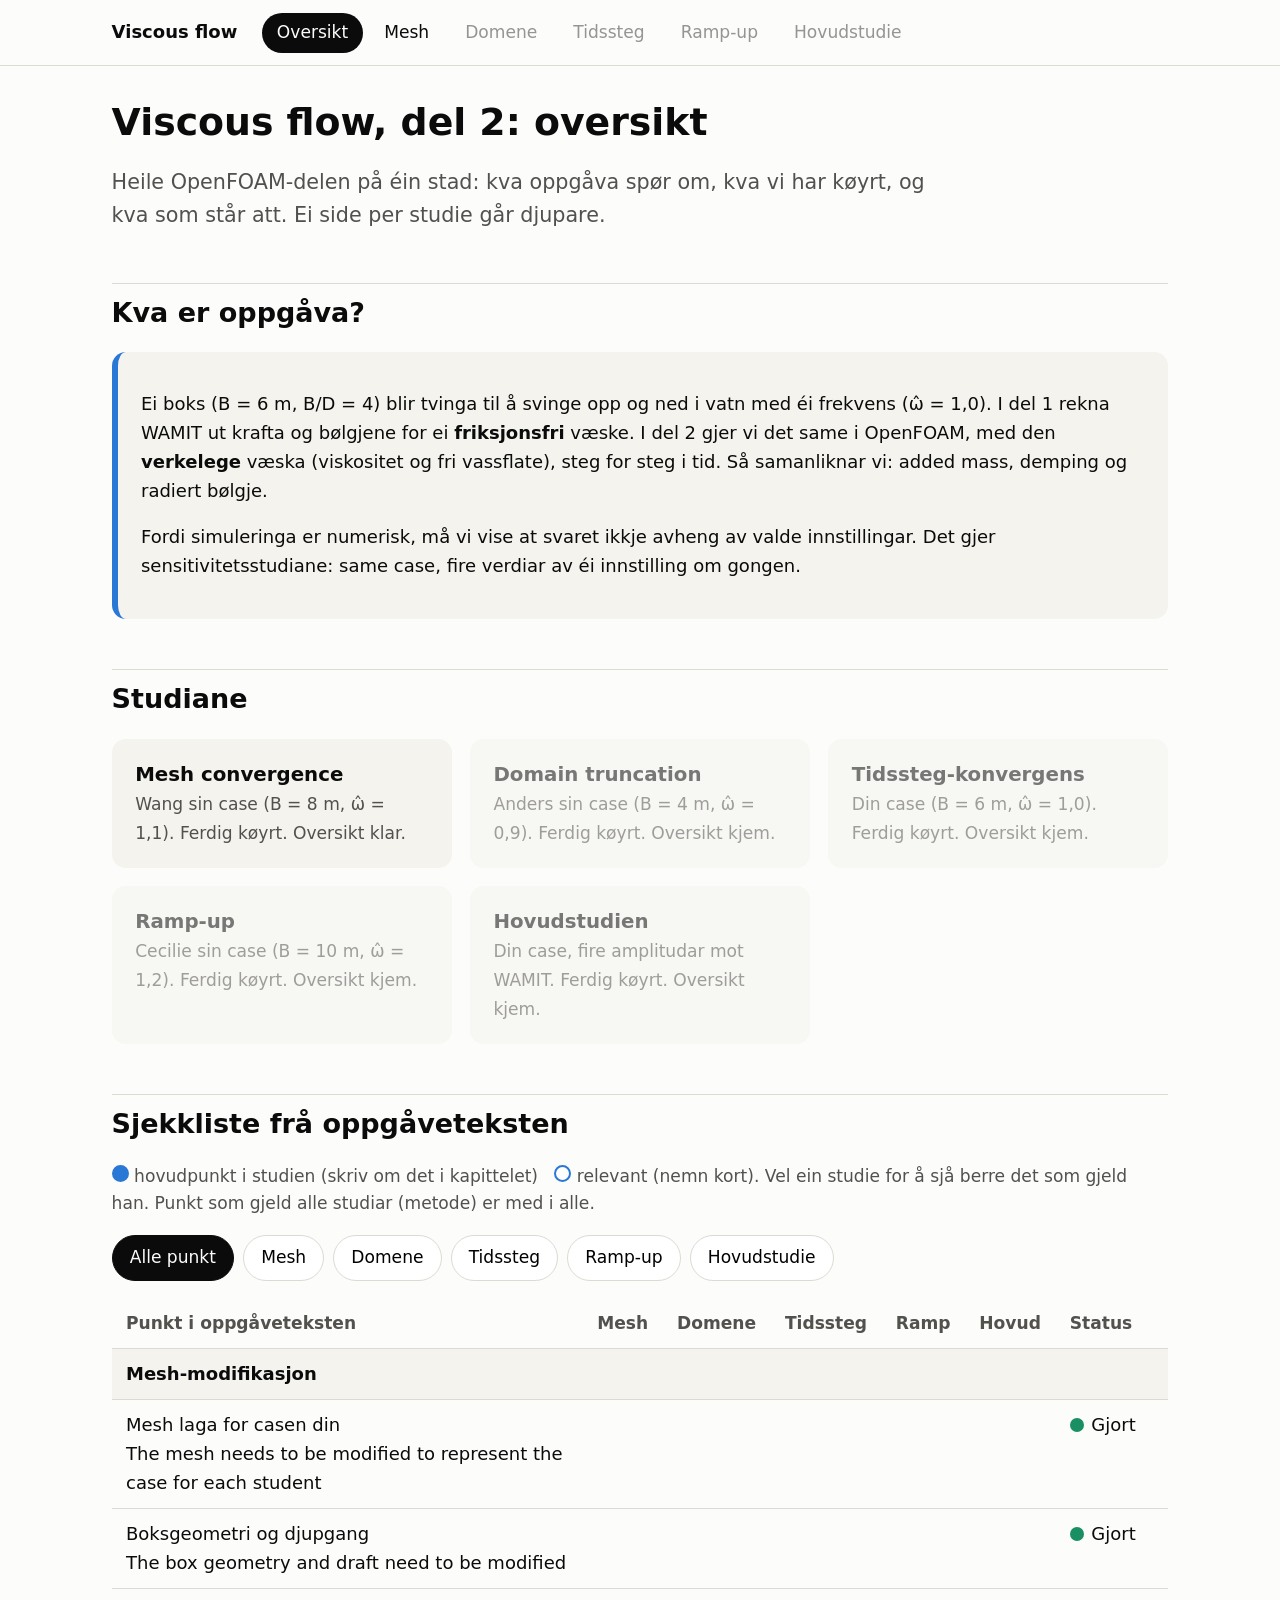
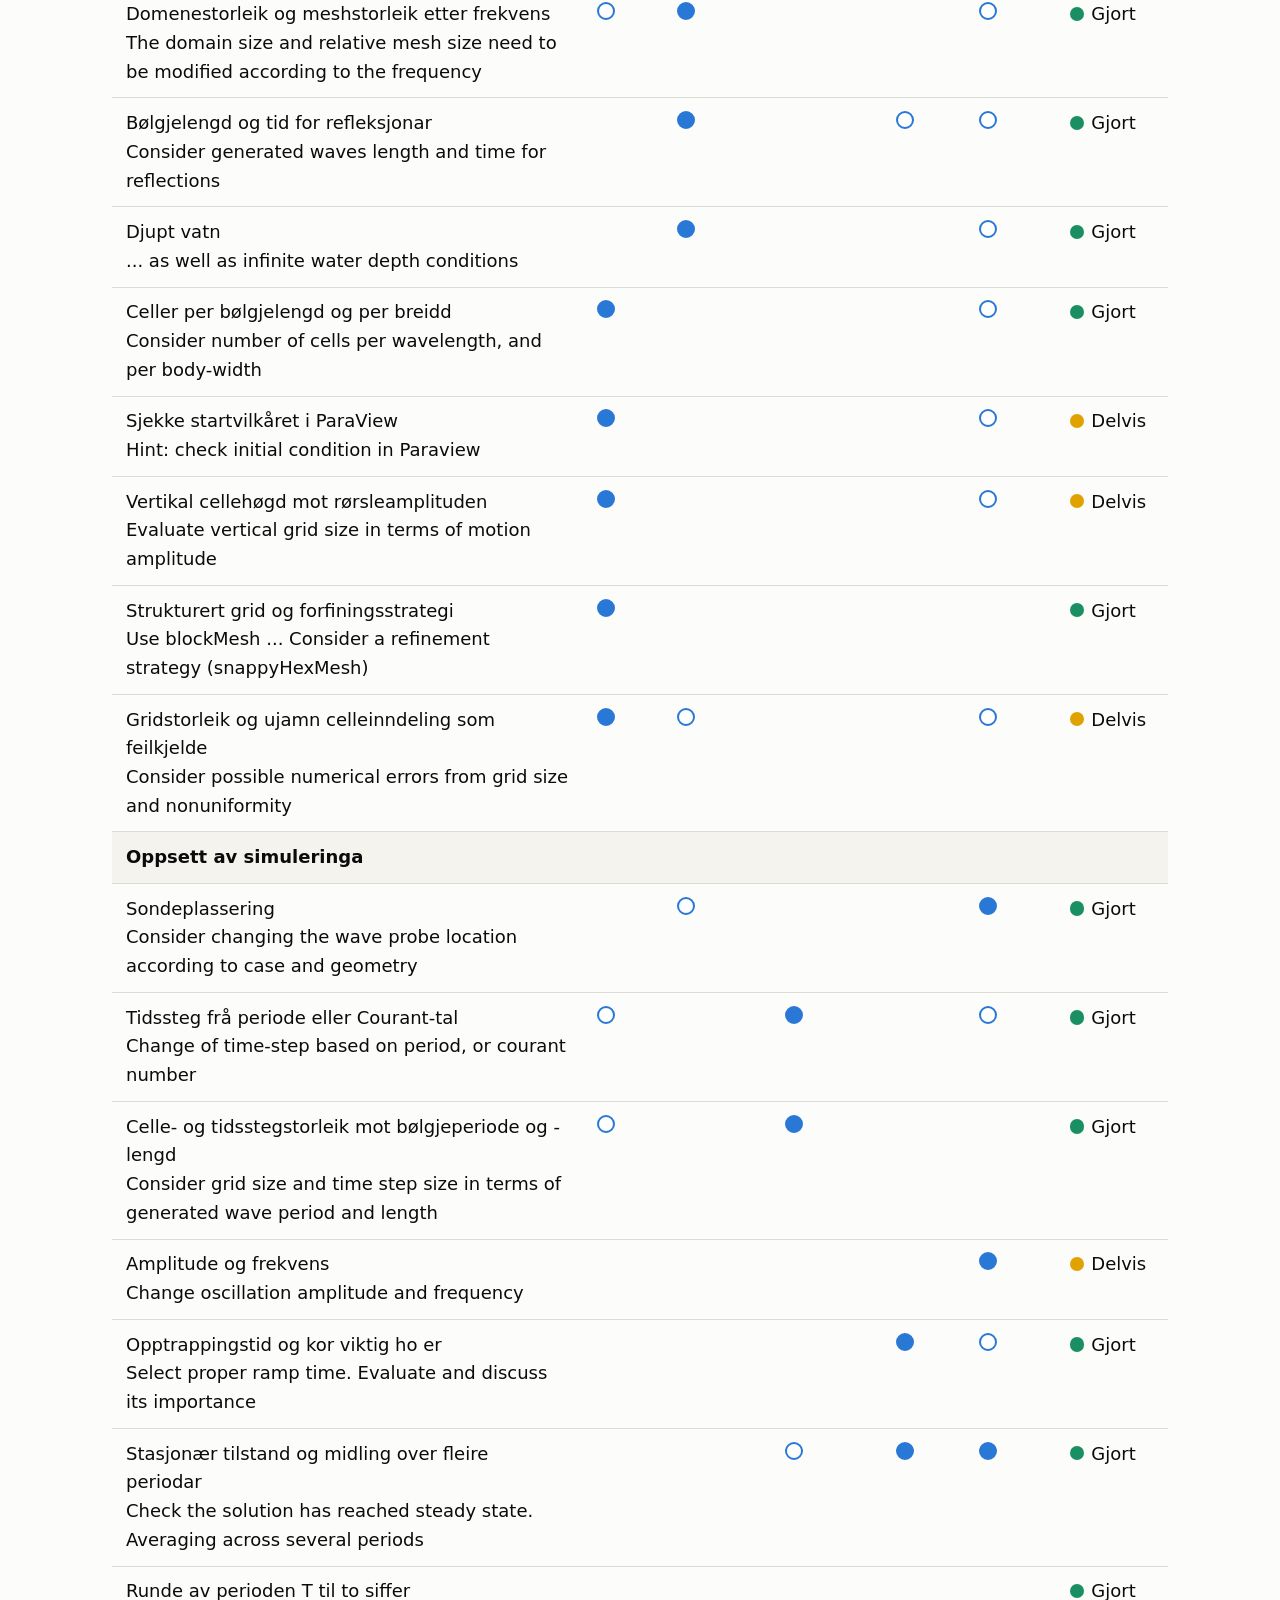
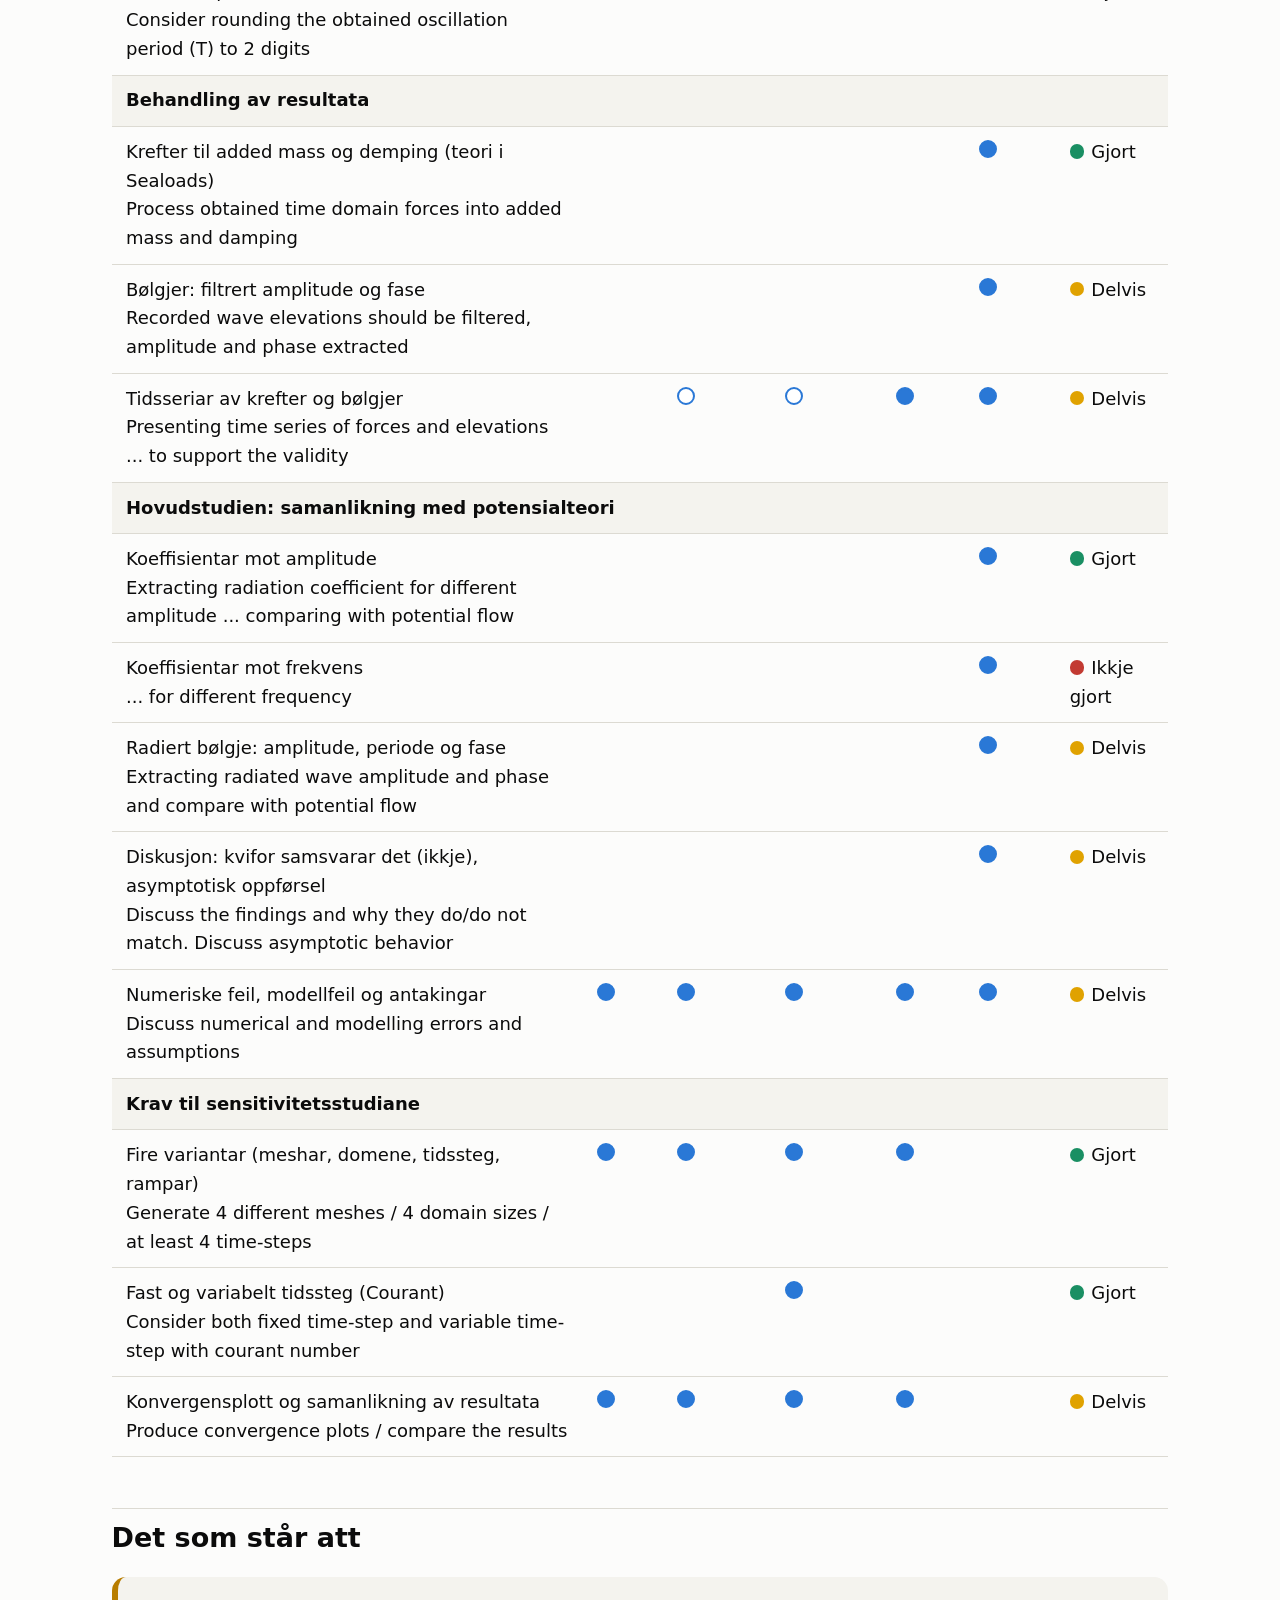
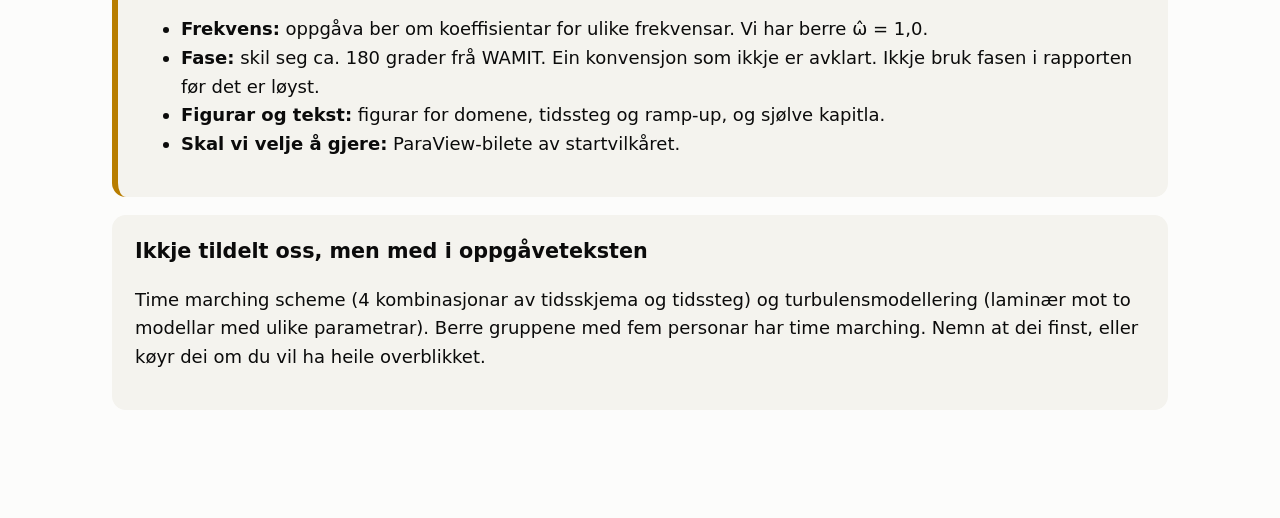
==== index.html @ c05b8973 "Første versjon av nettsida" ====
<!doctype html>
<html lang="nn"><head><meta charset="utf-8"><meta name="viewport" content="width=device-width,initial-scale=1">
<title>Viscous flow, oversikt</title><link rel="stylesheet" href="assets/style.css"></head><body><header class="top"><nav>
<span class="brand">Viscous flow</span>
<a class="nav on" href="index.html">Oversikt</a>
<a class="nav" href="mesh.html">Mesh</a>
<a class="nav soon" href="#">Domene</a>
<a class="nav soon" href="#">Tidssteg</a>
<a class="nav soon" href="#">Ramp-up</a>
<a class="nav soon" href="#">Hovudstudie</a>
</nav></header><main>
<h1>Viscous flow, del 2: oversikt</h1>
<p class="lead">Heile OpenFOAM-delen på éin stad: kva oppgåva spør om, kva vi har køyrt, og kva som står att. Ei side per studie går djupare.</p>

<h2>Kva er oppgåva?</h2>
<div class="card key"><p>Ei boks (B = 6 m, B/D = 4) blir tvinga til å svinge opp og ned i vatn med éi frekvens (ω̂ = 1,0). I del 1 rekna WAMIT ut krafta og bølgjene for ei <b>friksjonsfri</b> væske. I del 2 gjer vi det same i OpenFOAM, med den <b>verkelege</b> væska (viskositet og fri vassflate), steg for steg i tid. Så samanliknar vi: added mass, demping og radiert bølgje.</p>
<p>Fordi simuleringa er numerisk, må vi vise at svaret ikkje avheng av valde innstillingar. Det gjer sensitivitetsstudiane: same case, fire verdiar av éi innstilling om gongen.</p></div>

<h2>Studiane</h2>
<div class="grid">
<a class="study" href="mesh.html"><b>Mesh convergence</b><span>Wang sin case (B = 8 m, ω̂ = 1,1). Ferdig køyrt. Oversikt klar.</span></a>
<a class="study soon" href="#"><b>Domain truncation</b><span>Anders sin case (B = 4 m, ω̂ = 0,9). Ferdig køyrt. Oversikt kjem.</span></a>
<a class="study soon" href="#"><b>Tidssteg-konvergens</b><span>Din case (B = 6 m, ω̂ = 1,0). Ferdig køyrt. Oversikt kjem.</span></a>
<a class="study soon" href="#"><b>Ramp-up</b><span>Cecilie sin case (B = 10 m, ω̂ = 1,2). Ferdig køyrt. Oversikt kjem.</span></a>
<a class="study soon" href="#"><b>Hovudstudien</b><span>Din case, fire amplitudar mot WAMIT. Ferdig køyrt. Oversikt kjem.</span></a>
</div>

<h2>Sjekkliste frå oppgåveteksten</h2>
<p class="legend"><span class="m2"></span> hovudpunkt i studien (skriv om det i kapittelet) &nbsp; <span class="m1"></span> relevant (nemn kort). Vel ein studie for å sjå berre det som gjeld han. Punkt som gjeld alle studiar (metode) er med i alle.</p>
<div class="filters">
<button data-f="alle">Alle punkt</button><button data-f="mesh">Mesh</button><button data-f="domene">Domene</button><button data-f="tidssteg">Tidssteg</button><button data-f="ramp">Ramp-up</button><button data-f="hoved">Hovudstudie</button>
</div>
<table>
<thead><tr><th>Punkt i oppgåveteksten</th><th>Mesh</th><th>Domene</th><th>Tidssteg</th><th>Ramp</th><th>Hovud</th><th>Status</th></tr></thead>
<tbody><tr data-group><td class="gr" colspan="7">Mesh-modifikasjon</td></tr>
<tr data-row data-mesh="0" data-domene="0" data-tidssteg="0" data-ramp="0" data-hoved="0" data-all="1"><td>Mesh laga for casen din<br><span class="orig">The mesh needs to be modified to represent the case for each student</span></td><td></td><td></td><td></td><td></td><td></td><td><span class="dot done"></span>Gjort</td></tr>
<tr data-row data-mesh="0" data-domene="0" data-tidssteg="0" data-ramp="0" data-hoved="0" data-all="1"><td>Boksgeometri og djupgang<br><span class="orig">The box geometry and draft need to be modified</span></td><td></td><td></td><td></td><td></td><td></td><td><span class="dot done"></span>Gjort</td></tr>
<tr data-row data-mesh="1" data-domene="2" data-tidssteg="0" data-ramp="0" data-hoved="1" data-all="0"><td>Domenestorleik og meshstorleik etter frekvens<br><span class="orig">The domain size and relative mesh size need to be modified according to the frequency</span></td><td><span class="m1"></span></td><td><span class="m2"></span></td><td></td><td></td><td><span class="m1"></span></td><td><span class="dot done"></span>Gjort</td></tr>
<tr data-row data-mesh="0" data-domene="2" data-tidssteg="0" data-ramp="1" data-hoved="1" data-all="0"><td>Bølgjelengd og tid for refleksjonar<br><span class="orig">Consider generated waves length and time for reflections</span></td><td></td><td><span class="m2"></span></td><td></td><td><span class="m1"></span></td><td><span class="m1"></span></td><td><span class="dot done"></span>Gjort</td></tr>
<tr data-row data-mesh="0" data-domene="2" data-tidssteg="0" data-ramp="0" data-hoved="1" data-all="0"><td>Djupt vatn<br><span class="orig">... as well as infinite water depth conditions</span></td><td></td><td><span class="m2"></span></td><td></td><td></td><td><span class="m1"></span></td><td><span class="dot done"></span>Gjort</td></tr>
<tr data-row data-mesh="2" data-domene="0" data-tidssteg="0" data-ramp="0" data-hoved="1" data-all="0"><td>Celler per bølgjelengd og per breidd<br><span class="orig">Consider number of cells per wavelength, and per body-width</span></td><td><span class="m2"></span></td><td></td><td></td><td></td><td><span class="m1"></span></td><td><span class="dot done"></span>Gjort</td></tr>
<tr data-row data-mesh="2" data-domene="0" data-tidssteg="0" data-ramp="0" data-hoved="1" data-all="0"><td>Sjekke startvilkåret i ParaView<br><span class="orig">Hint: check initial condition in Paraview</span></td><td><span class="m2"></span></td><td></td><td></td><td></td><td><span class="m1"></span></td><td><span class="dot part"></span>Delvis</td></tr>
<tr data-row data-mesh="2" data-domene="0" data-tidssteg="0" data-ramp="0" data-hoved="1" data-all="0"><td>Vertikal cellehøgd mot rørsleamplituden<br><span class="orig">Evaluate vertical grid size in terms of motion amplitude</span></td><td><span class="m2"></span></td><td></td><td></td><td></td><td><span class="m1"></span></td><td><span class="dot part"></span>Delvis</td></tr>
<tr data-row data-mesh="2" data-domene="0" data-tidssteg="0" data-ramp="0" data-hoved="0" data-all="0"><td>Strukturert grid og forfiningsstrategi<br><span class="orig">Use blockMesh ... Consider a refinement strategy (snappyHexMesh)</span></td><td><span class="m2"></span></td><td></td><td></td><td></td><td></td><td><span class="dot done"></span>Gjort</td></tr>
<tr data-row data-mesh="2" data-domene="1" data-tidssteg="0" data-ramp="0" data-hoved="1" data-all="0"><td>Gridstorleik og ujamn celleinndeling som feilkjelde<br><span class="orig">Consider possible numerical errors from grid size and nonuniformity</span></td><td><span class="m2"></span></td><td><span class="m1"></span></td><td></td><td></td><td><span class="m1"></span></td><td><span class="dot part"></span>Delvis</td></tr>
<tr data-group><td class="gr" colspan="7">Oppsett av simuleringa</td></tr>
<tr data-row data-mesh="0" data-domene="1" data-tidssteg="0" data-ramp="0" data-hoved="2" data-all="0"><td>Sondeplassering<br><span class="orig">Consider changing the wave probe location according to case and geometry</span></td><td></td><td><span class="m1"></span></td><td></td><td></td><td><span class="m2"></span></td><td><span class="dot done"></span>Gjort</td></tr>
<tr data-row data-mesh="1" data-domene="0" data-tidssteg="2" data-ramp="0" data-hoved="1" data-all="0"><td>Tidssteg frå periode eller Courant-tal<br><span class="orig">Change of time-step based on period, or courant number</span></td><td><span class="m1"></span></td><td></td><td><span class="m2"></span></td><td></td><td><span class="m1"></span></td><td><span class="dot done"></span>Gjort</td></tr>
<tr data-row data-mesh="1" data-domene="0" data-tidssteg="2" data-ramp="0" data-hoved="0" data-all="0"><td>Celle- og tidsstegstorleik mot bølgjeperiode og -lengd<br><span class="orig">Consider grid size and time step size in terms of generated wave period and length</span></td><td><span class="m1"></span></td><td></td><td><span class="m2"></span></td><td></td><td></td><td><span class="dot done"></span>Gjort</td></tr>
<tr data-row data-mesh="0" data-domene="0" data-tidssteg="0" data-ramp="0" data-hoved="2" data-all="0"><td>Amplitude og frekvens<br><span class="orig">Change oscillation amplitude and frequency</span></td><td></td><td></td><td></td><td></td><td><span class="m2"></span></td><td><span class="dot part"></span>Delvis</td></tr>
<tr data-row data-mesh="0" data-domene="0" data-tidssteg="0" data-ramp="2" data-hoved="1" data-all="0"><td>Opptrappingstid og kor viktig ho er<br><span class="orig">Select proper ramp time. Evaluate and discuss its importance</span></td><td></td><td></td><td></td><td><span class="m2"></span></td><td><span class="m1"></span></td><td><span class="dot done"></span>Gjort</td></tr>
<tr data-row data-mesh="0" data-domene="0" data-tidssteg="1" data-ramp="2" data-hoved="2" data-all="0"><td>Stasjonær tilstand og midling over fleire periodar<br><span class="orig">Check the solution has reached steady state. Averaging across several periods</span></td><td></td><td></td><td><span class="m1"></span></td><td><span class="m2"></span></td><td><span class="m2"></span></td><td><span class="dot done"></span>Gjort</td></tr>
<tr data-row data-mesh="0" data-domene="0" data-tidssteg="0" data-ramp="0" data-hoved="0" data-all="1"><td>Runde av perioden T til to siffer<br><span class="orig">Consider rounding the obtained oscillation period (T) to 2 digits</span></td><td></td><td></td><td></td><td></td><td></td><td><span class="dot done"></span>Gjort</td></tr>
<tr data-group><td class="gr" colspan="7">Behandling av resultata</td></tr>
<tr data-row data-mesh="0" data-domene="0" data-tidssteg="0" data-ramp="0" data-hoved="2" data-all="1"><td>Krefter til added mass og demping (teori i Sealoads)<br><span class="orig">Process obtained time domain forces into added mass and damping</span></td><td></td><td></td><td></td><td></td><td><span class="m2"></span></td><td><span class="dot done"></span>Gjort</td></tr>
<tr data-row data-mesh="0" data-domene="0" data-tidssteg="0" data-ramp="0" data-hoved="2" data-all="1"><td>Bølgjer: filtrert amplitude og fase<br><span class="orig">Recorded wave elevations should be filtered, amplitude and phase extracted</span></td><td></td><td></td><td></td><td></td><td><span class="m2"></span></td><td><span class="dot part"></span>Delvis</td></tr>
<tr data-row data-mesh="0" data-domene="1" data-tidssteg="1" data-ramp="2" data-hoved="2" data-all="0"><td>Tidsseriar av krefter og bølgjer<br><span class="orig">Presenting time series of forces and elevations ... to support the validity</span></td><td></td><td><span class="m1"></span></td><td><span class="m1"></span></td><td><span class="m2"></span></td><td><span class="m2"></span></td><td><span class="dot part"></span>Delvis</td></tr>
<tr data-group><td class="gr" colspan="7">Hovudstudien: samanlikning med potensialteori</td></tr>
<tr data-row data-mesh="0" data-domene="0" data-tidssteg="0" data-ramp="0" data-hoved="2" data-all="0"><td>Koeffisientar mot amplitude<br><span class="orig">Extracting radiation coefficient for different amplitude ... comparing with potential flow</span></td><td></td><td></td><td></td><td></td><td><span class="m2"></span></td><td><span class="dot done"></span>Gjort</td></tr>
<tr data-row data-mesh="0" data-domene="0" data-tidssteg="0" data-ramp="0" data-hoved="2" data-all="0"><td>Koeffisientar mot frekvens<br><span class="orig">... for different frequency</span></td><td></td><td></td><td></td><td></td><td><span class="m2"></span></td><td><span class="dot todo"></span>Ikkje gjort</td></tr>
<tr data-row data-mesh="0" data-domene="0" data-tidssteg="0" data-ramp="0" data-hoved="2" data-all="0"><td>Radiert bølgje: amplitude, periode og fase<br><span class="orig">Extracting radiated wave amplitude and phase and compare with potential flow</span></td><td></td><td></td><td></td><td></td><td><span class="m2"></span></td><td><span class="dot part"></span>Delvis</td></tr>
<tr data-row data-mesh="0" data-domene="0" data-tidssteg="0" data-ramp="0" data-hoved="2" data-all="0"><td>Diskusjon: kvifor samsvarar det (ikkje), asymptotisk oppførsel<br><span class="orig">Discuss the findings and why they do/do not match. Discuss asymptotic behavior</span></td><td></td><td></td><td></td><td></td><td><span class="m2"></span></td><td><span class="dot part"></span>Delvis</td></tr>
<tr data-row data-mesh="2" data-domene="2" data-tidssteg="2" data-ramp="2" data-hoved="2" data-all="0"><td>Numeriske feil, modellfeil og antakingar<br><span class="orig">Discuss numerical and modelling errors and assumptions</span></td><td><span class="m2"></span></td><td><span class="m2"></span></td><td><span class="m2"></span></td><td><span class="m2"></span></td><td><span class="m2"></span></td><td><span class="dot part"></span>Delvis</td></tr>
<tr data-group><td class="gr" colspan="7">Krav til sensitivitetsstudiane</td></tr>
<tr data-row data-mesh="2" data-domene="2" data-tidssteg="2" data-ramp="2" data-hoved="0" data-all="0"><td>Fire variantar (meshar, domene, tidssteg, rampar)<br><span class="orig">Generate 4 different meshes / 4 domain sizes / at least 4 time-steps</span></td><td><span class="m2"></span></td><td><span class="m2"></span></td><td><span class="m2"></span></td><td><span class="m2"></span></td><td></td><td><span class="dot done"></span>Gjort</td></tr>
<tr data-row data-mesh="0" data-domene="0" data-tidssteg="2" data-ramp="0" data-hoved="0" data-all="0"><td>Fast og variabelt tidssteg (Courant)<br><span class="orig">Consider both fixed time-step and variable time-step with courant number</span></td><td></td><td></td><td><span class="m2"></span></td><td></td><td></td><td><span class="dot done"></span>Gjort</td></tr>
<tr data-row data-mesh="2" data-domene="2" data-tidssteg="2" data-ramp="2" data-hoved="0" data-all="0"><td>Konvergensplott og samanlikning av resultata<br><span class="orig">Produce convergence plots / compare the results</span></td><td><span class="m2"></span></td><td><span class="m2"></span></td><td><span class="m2"></span></td><td><span class="m2"></span></td><td></td><td><span class="dot part"></span>Delvis</td></tr></tbody></table>

<h2>Det som står att</h2>
<div class="card warn"><ul>
<li><b>Frekvens:</b> oppgåva ber om koeffisientar for ulike frekvensar. Vi har berre ω̂ = 1,0.</li>
<li><b>Fase:</b> skil seg ca. 180 grader frå WAMIT. Ein konvensjon som ikkje er avklart. Ikkje bruk fasen i rapporten før det er løyst.</li>
<li><b>Figurar og tekst:</b> figurar for domene, tidssteg og ramp-up, og sjølve kapitla.</li>
<li><b>Skal vi velje å gjere:</b> ParaView-bilete av startvilkåret.</li>
</ul></div>
<div class="card"><h3>Ikkje tildelt oss, men med i oppgåveteksten</h3>
<p>Time marching scheme (4 kombinasjonar av tidsskjema og tidssteg) og turbulensmodellering (laminær mot to modellar med ulike parametrar). Berre gruppene med fem personar har time marching. Nemn at dei finst, eller køyr dei om du vil ha heile overblikket.</p></div>
</main><script src="assets/app.js"></script></body></html>
---- assets/style.css ----
:root{
  --bg:#fcfcfb; --ink:#0b0b0b; --sec:#52514e; --line:#dcdad2; --card:#f4f3ee;
  --blue:#2a78d6; --green:#1a8f63; --amber:#b87d00; --red:#c23a32; --chip:#e6eefb;
}
*{box-sizing:border-box}
html{font-size:18px}
body{margin:0;background:var(--bg);color:var(--ink);font-family:"Segoe UI",system-ui,-apple-system,Arial,sans-serif;line-height:1.6}
a{color:var(--blue)}
header.top{position:sticky;top:0;z-index:5;background:var(--bg);border-bottom:1px solid var(--line)}
header.top nav{max-width:1100px;margin:0 auto;padding:.7rem 1.2rem;display:flex;gap:.4rem;flex-wrap:wrap;align-items:center}
header.top .brand{font-weight:700;margin-right:1rem}
header.top a.nav{text-decoration:none;color:var(--ink);padding:.35rem .8rem;border-radius:999px;font-size:.95rem}
header.top a.nav:hover{background:var(--card)}
header.top a.nav.on{background:var(--ink);color:var(--bg)}
header.top a.nav.soon{color:var(--sec);opacity:.6;pointer-events:none}
main{max-width:1100px;margin:0 auto;padding:1.5rem 1.2rem 5rem}
h1{font-size:2.1rem;line-height:1.2;margin:.4rem 0 .6rem}
h2{font-size:1.5rem;margin:2.8rem 0 .8rem;padding-top:.4rem;border-top:1px solid var(--line)}
h3{font-size:1.15rem;margin:1.6rem 0 .4rem}
p,li{font-size:1rem}
.lead{font-size:1.15rem;color:var(--sec);max-width:46rem}
.chips{display:flex;flex-wrap:wrap;gap:.5rem;margin:1rem 0 1.4rem}
.chip{background:var(--chip);border-radius:999px;padding:.25rem .8rem;font-size:.95rem}
.card{background:var(--card);border-radius:14px;padding:1.1rem 1.3rem;margin:1rem 0}
.card.key{border-left:6px solid var(--blue)}
.card.warn{border-left:6px solid var(--amber)}
.card h3{margin-top:0}
.grid{display:grid;grid-template-columns:repeat(auto-fit,minmax(260px,1fr));gap:1rem;margin:1rem 0}
a.study{display:block;text-decoration:none;color:var(--ink);background:var(--card);border-radius:14px;padding:1rem 1.2rem;border:2px solid transparent}
a.study:hover{border-color:var(--blue)}
a.study.soon{opacity:.55;pointer-events:none}
a.study b{display:block;font-size:1.1rem}
a.study span{color:var(--sec);font-size:.95rem}
table{border-collapse:collapse;width:100%;margin:.8rem 0 1.2rem}
th,td{padding:.6rem .8rem;border-bottom:1px solid var(--line);text-align:left;vertical-align:top;font-size:1rem}
th{font-size:.95rem;color:var(--sec);font-weight:600}
td.num,th.num{text-align:right;font-variant-numeric:tabular-nums}
tr.hl td{background:#e8f3ec}
figure{margin:1.2rem 0}
figure img{width:100%;height:auto;border:1px solid var(--line);border-radius:10px;background:#fff}
figcaption{color:var(--sec);font-size:.95rem;margin-top:.4rem}
code,pre{font-family:Consolas,"Cascadia Mono",monospace;font-size:.88rem}
pre{background:#161616;color:#f1f1ee;padding:.9rem 1.1rem;border-radius:10px;overflow-x:auto}
code{background:var(--card);padding:.05rem .35rem;border-radius:5px}
pre code{background:none;padding:0}
details{border:1px solid var(--line);border-radius:12px;padding:.7rem 1rem;margin:.6rem 0;background:#fff}
details[open]{background:var(--card)}
summary{cursor:pointer;font-weight:600;font-size:1.05rem}
details p{margin:.6rem 0 .2rem}
.dot{display:inline-block;width:.8em;height:.8em;border-radius:50%;margin-right:.4em;vertical-align:-.05em}
.dot.done{background:var(--green)}.dot.part{background:#e0a200}.dot.todo{background:var(--red)}
.m2,.m1{display:inline-block;width:1em;height:1em;border-radius:50%;border:2px solid var(--blue)}
.m2{background:var(--blue)}.m1{background:#fff}
.filters{display:flex;flex-wrap:wrap;gap:.5rem;margin:1rem 0}
.filters button{font:inherit;font-size:.95rem;padding:.45rem .95rem;border-radius:999px;border:1px solid var(--line);background:#fff;cursor:pointer}
.filters button.on{background:var(--ink);color:var(--bg);border-color:var(--ink)}
tr.hide{display:none}
td.gr{background:var(--card);font-weight:700;border-bottom:1px solid var(--line)}
td.orig{color:var(--sec);font-size:.88rem}
.todo-list{list-style:none;padding:0}
.todo-list li{margin:.5rem 0}
.todo-list label{cursor:pointer}
.todo-list input{width:1.1rem;height:1.1rem;margin-right:.6rem;vertical-align:-.15rem}
.todo-list input:checked + span{text-decoration:line-through;color:var(--sec)}
.legend{color:var(--sec);font-size:.95rem}
@media (max-width:700px){html{font-size:16px}th,td{padding:.5rem .4rem}}
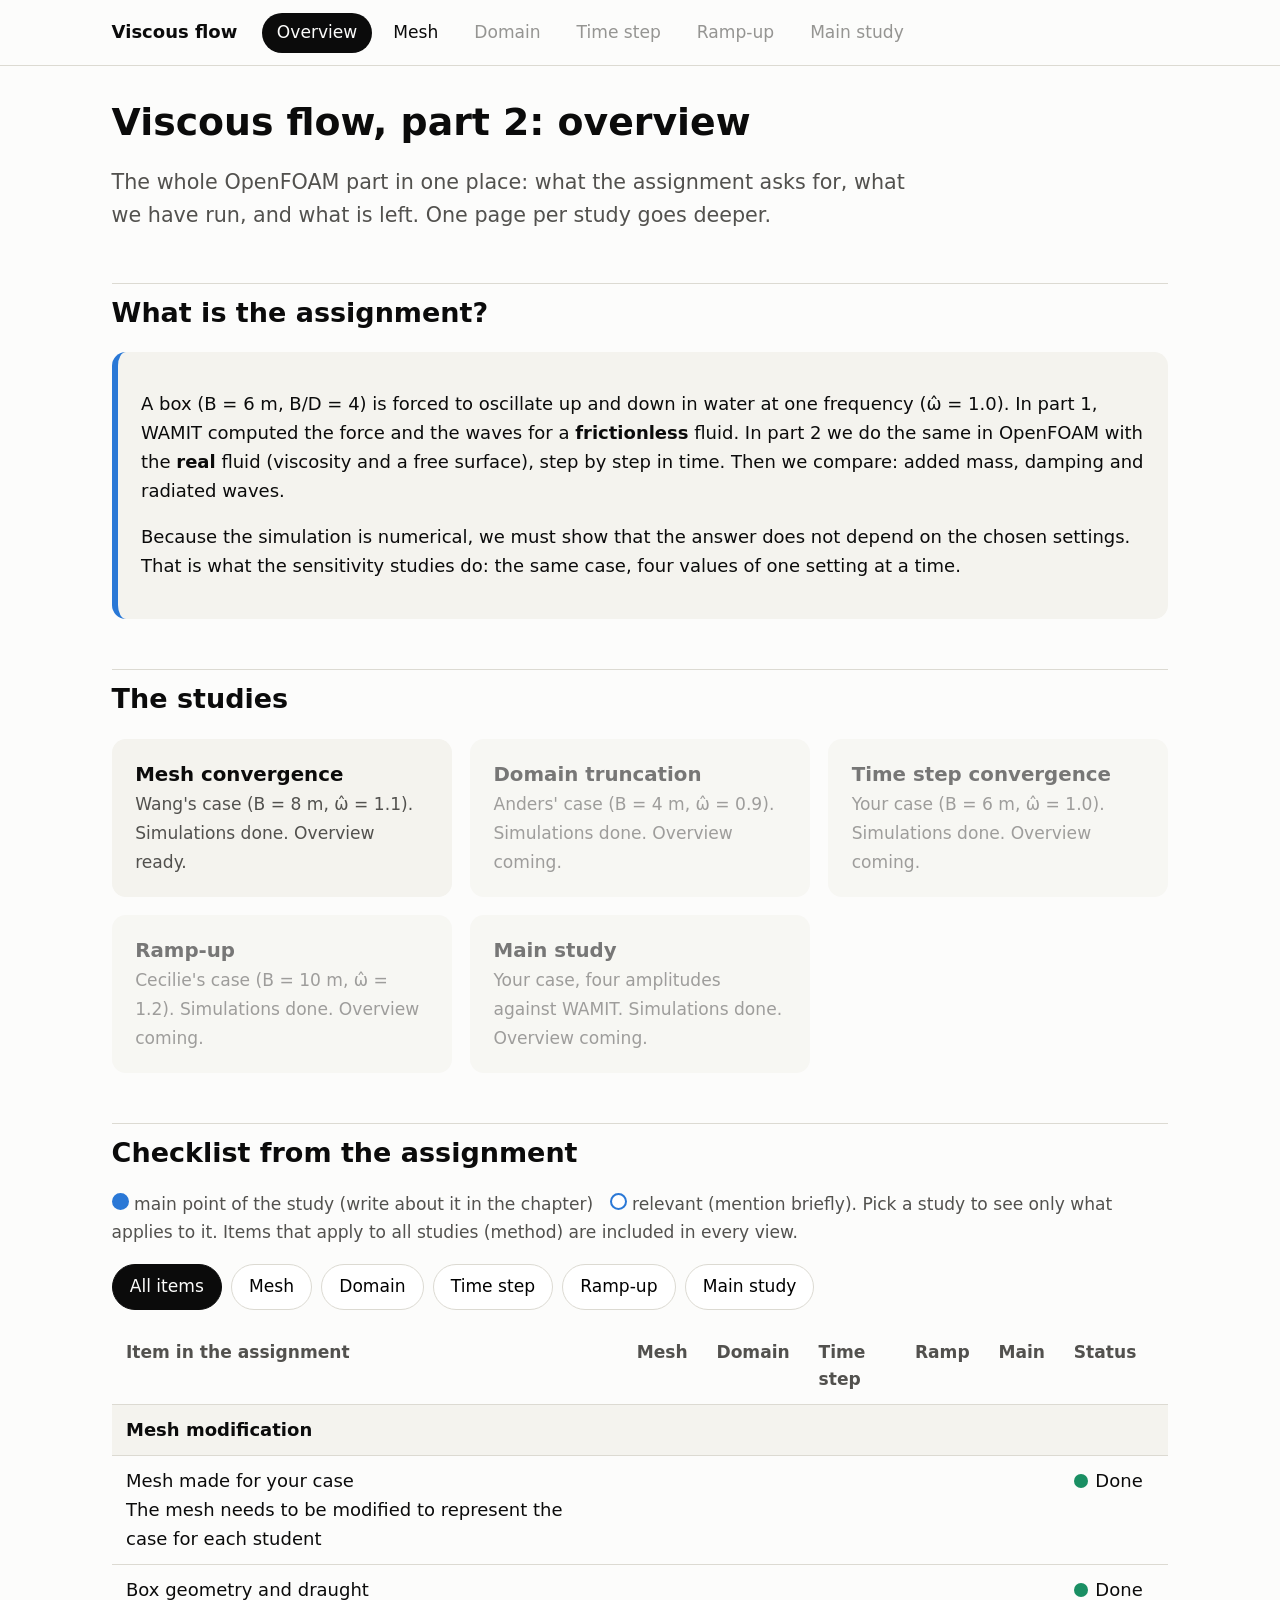
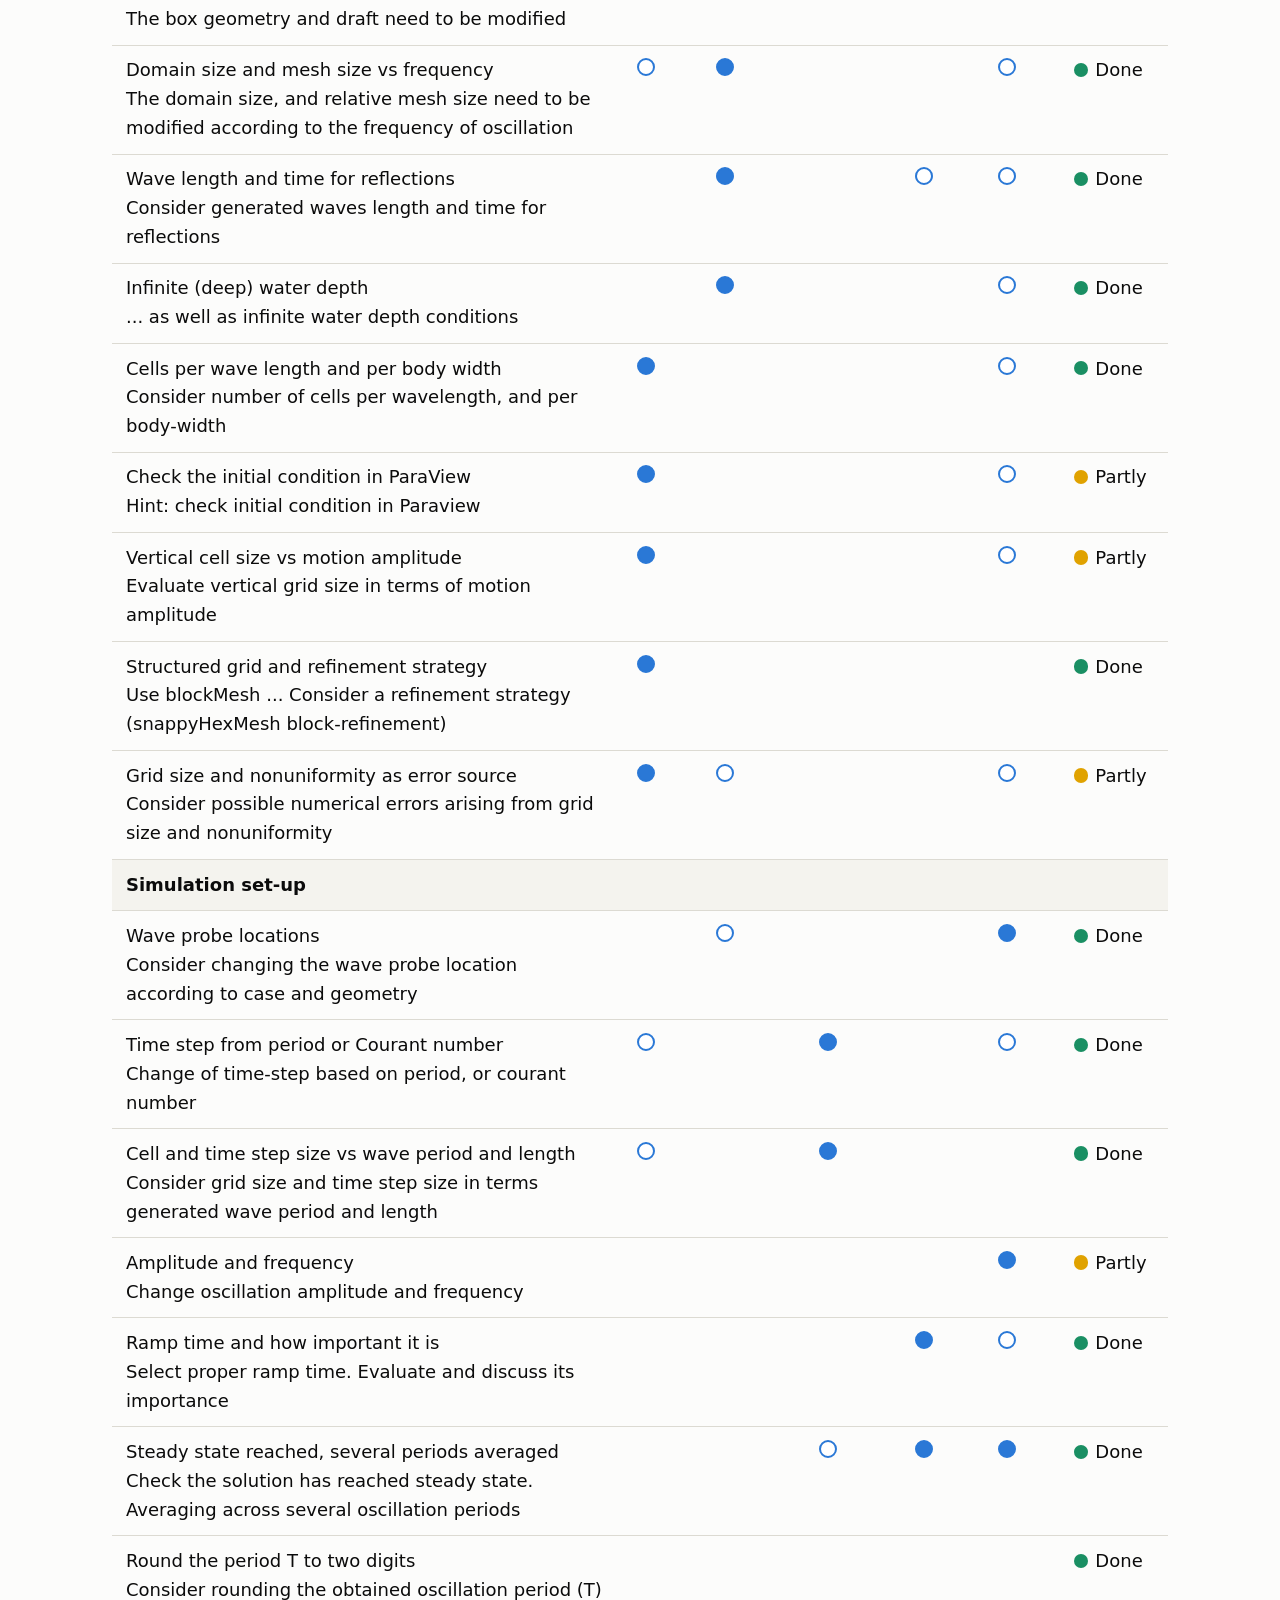
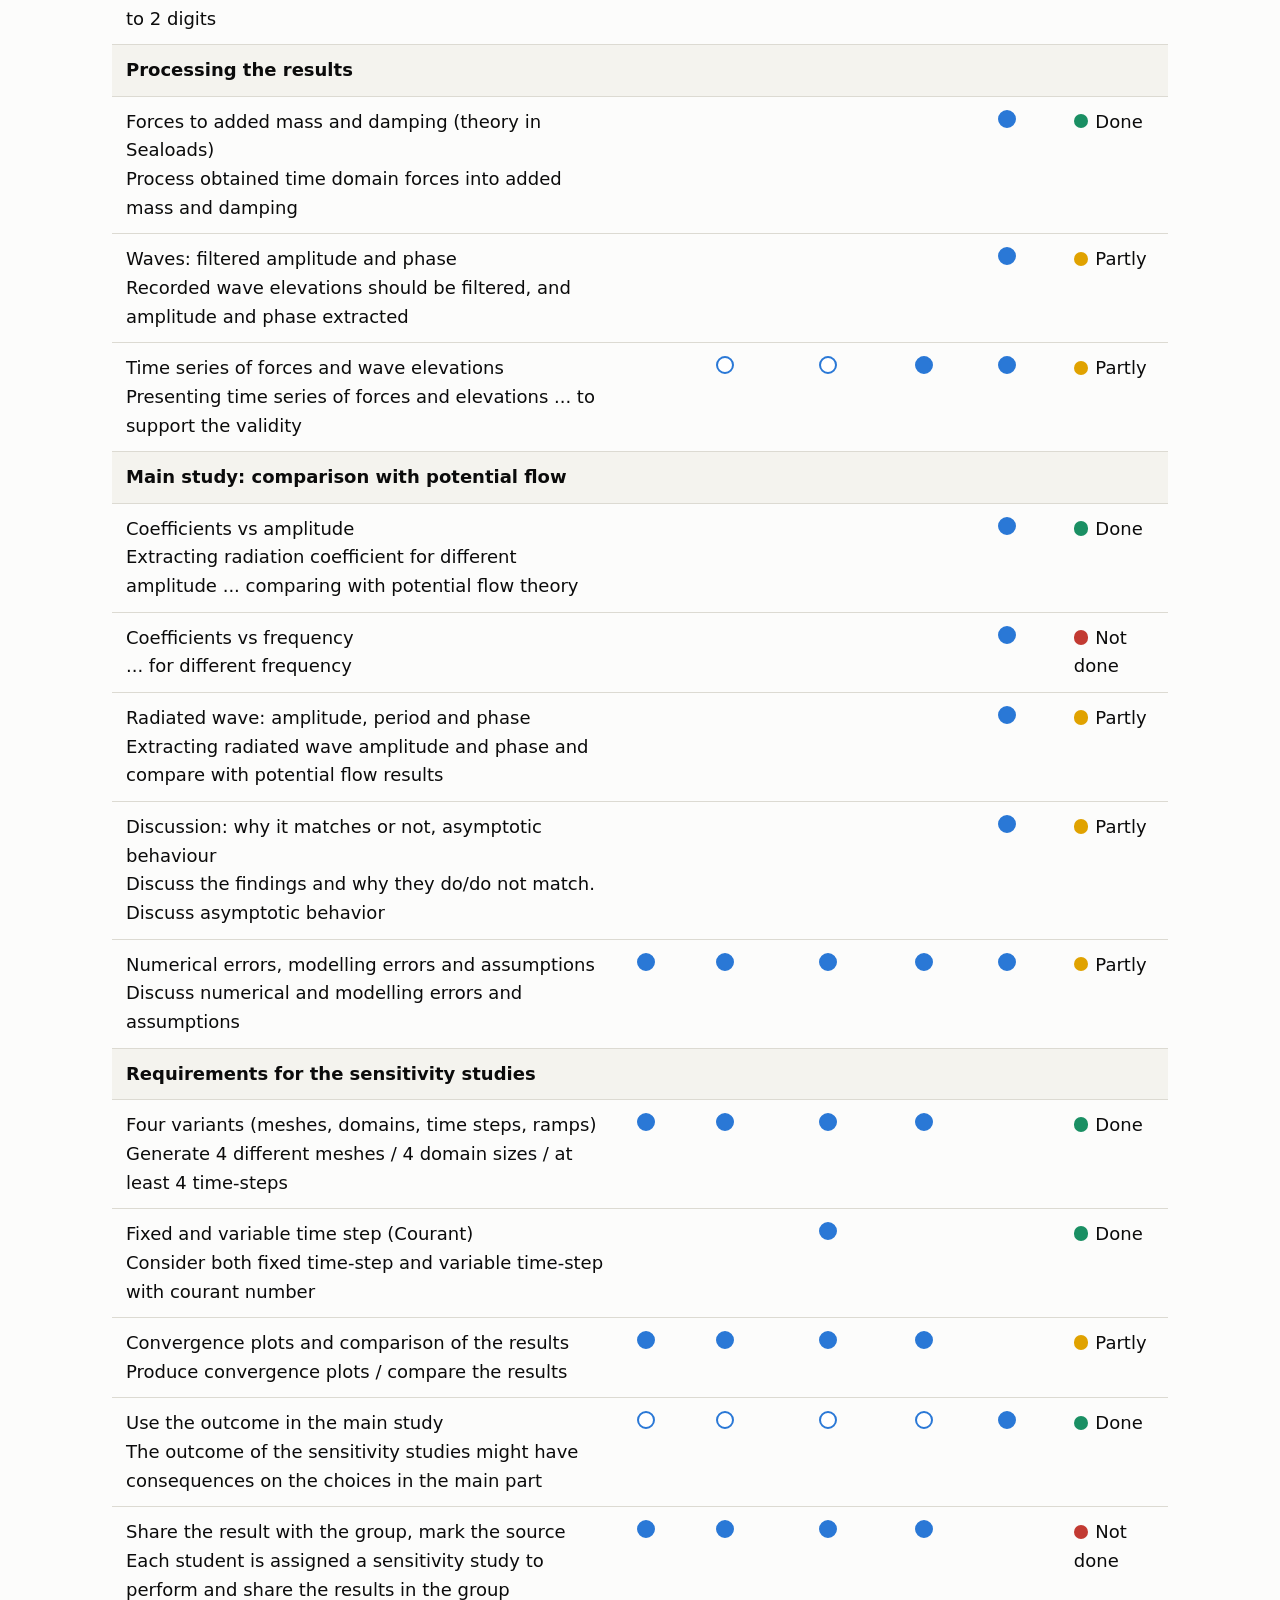
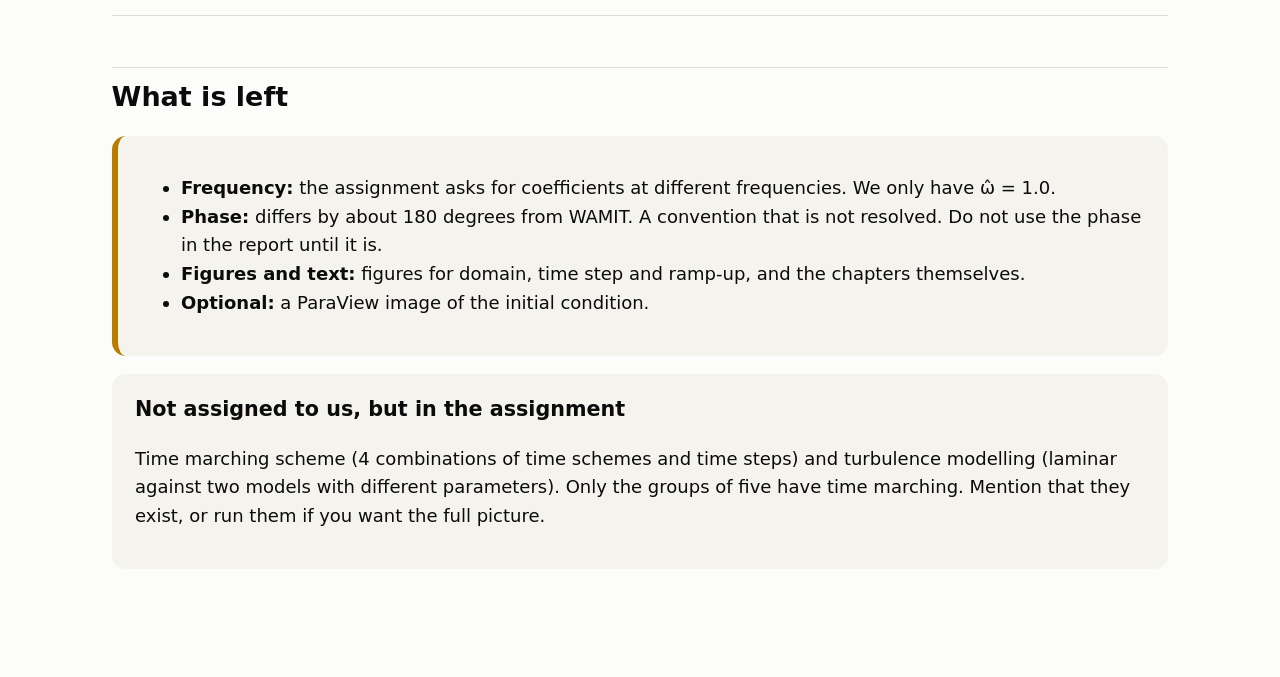
==== commit 2d9fd83f: "Mesh page follows the report" ====
--- a/index.html
+++ b/index.html
@@ -1,78 +1,80 @@
 <!doctype html>
-<html lang="nn"><head><meta charset="utf-8"><meta name="viewport" content="width=device-width,initial-scale=1">
-<title>Viscous flow, oversikt</title><link rel="stylesheet" href="assets/style.css"></head><body><header class="top"><nav>
+<html lang="en"><head><meta charset="utf-8"><meta name="viewport" content="width=device-width,initial-scale=1">
+<title>Viscous flow, overview</title><link rel="stylesheet" href="assets/style.css"></head><body><header class="top"><nav>
 <span class="brand">Viscous flow</span>
-<a class="nav on" href="index.html">Oversikt</a>
+<a class="nav on" href="index.html">Overview</a>
 <a class="nav" href="mesh.html">Mesh</a>
-<a class="nav soon" href="#">Domene</a>
-<a class="nav soon" href="#">Tidssteg</a>
+<a class="nav soon" href="#">Domain</a>
+<a class="nav soon" href="#">Time step</a>
 <a class="nav soon" href="#">Ramp-up</a>
-<a class="nav soon" href="#">Hovudstudie</a>
+<a class="nav soon" href="#">Main study</a>
 </nav></header><main>
-<h1>Viscous flow, del 2: oversikt</h1>
-<p class="lead">Heile OpenFOAM-delen på éin stad: kva oppgåva spør om, kva vi har køyrt, og kva som står att. Ei side per studie går djupare.</p>
+<h1>Viscous flow, part 2: overview</h1>
+<p class="lead">The whole OpenFOAM part in one place: what the assignment asks for, what we have run, and what is left. One page per study goes deeper.</p>
 
-<h2>Kva er oppgåva?</h2>
-<div class="card key"><p>Ei boks (B = 6 m, B/D = 4) blir tvinga til å svinge opp og ned i vatn med éi frekvens (ω̂ = 1,0). I del 1 rekna WAMIT ut krafta og bølgjene for ei <b>friksjonsfri</b> væske. I del 2 gjer vi det same i OpenFOAM, med den <b>verkelege</b> væska (viskositet og fri vassflate), steg for steg i tid. Så samanliknar vi: added mass, demping og radiert bølgje.</p>
-<p>Fordi simuleringa er numerisk, må vi vise at svaret ikkje avheng av valde innstillingar. Det gjer sensitivitetsstudiane: same case, fire verdiar av éi innstilling om gongen.</p></div>
+<h2>What is the assignment?</h2>
+<div class="card key"><p>A box (B = 6 m, B/D = 4) is forced to oscillate up and down in water at one frequency (ω̂ = 1.0). In part 1, WAMIT computed the force and the waves for a <b>frictionless</b> fluid. In part 2 we do the same in OpenFOAM with the <b>real</b> fluid (viscosity and a free surface), step by step in time. Then we compare: added mass, damping and radiated waves.</p>
+<p>Because the simulation is numerical, we must show that the answer does not depend on the chosen settings. That is what the sensitivity studies do: the same case, four values of one setting at a time.</p></div>
 
-<h2>Studiane</h2>
+<h2>The studies</h2>
 <div class="grid">
-<a class="study" href="mesh.html"><b>Mesh convergence</b><span>Wang sin case (B = 8 m, ω̂ = 1,1). Ferdig køyrt. Oversikt klar.</span></a>
-<a class="study soon" href="#"><b>Domain truncation</b><span>Anders sin case (B = 4 m, ω̂ = 0,9). Ferdig køyrt. Oversikt kjem.</span></a>
-<a class="study soon" href="#"><b>Tidssteg-konvergens</b><span>Din case (B = 6 m, ω̂ = 1,0). Ferdig køyrt. Oversikt kjem.</span></a>
-<a class="study soon" href="#"><b>Ramp-up</b><span>Cecilie sin case (B = 10 m, ω̂ = 1,2). Ferdig køyrt. Oversikt kjem.</span></a>
-<a class="study soon" href="#"><b>Hovudstudien</b><span>Din case, fire amplitudar mot WAMIT. Ferdig køyrt. Oversikt kjem.</span></a>
+<a class="study" href="mesh.html"><b>Mesh convergence</b><span>Wang's case (B = 8 m, ω̂ = 1.1). Simulations done. Overview ready.</span></a>
+<a class="study soon" href="#"><b>Domain truncation</b><span>Anders' case (B = 4 m, ω̂ = 0.9). Simulations done. Overview coming.</span></a>
+<a class="study soon" href="#"><b>Time step convergence</b><span>Your case (B = 6 m, ω̂ = 1.0). Simulations done. Overview coming.</span></a>
+<a class="study soon" href="#"><b>Ramp-up</b><span>Cecilie's case (B = 10 m, ω̂ = 1.2). Simulations done. Overview coming.</span></a>
+<a class="study soon" href="#"><b>Main study</b><span>Your case, four amplitudes against WAMIT. Simulations done. Overview coming.</span></a>
 </div>
 
-<h2>Sjekkliste frå oppgåveteksten</h2>
-<p class="legend"><span class="m2"></span> hovudpunkt i studien (skriv om det i kapittelet) &nbsp; <span class="m1"></span> relevant (nemn kort). Vel ein studie for å sjå berre det som gjeld han. Punkt som gjeld alle studiar (metode) er med i alle.</p>
+<h2>Checklist from the assignment</h2>
+<p class="legend"><span class="m2"></span> main point of the study (write about it in the chapter) &nbsp; <span class="m1"></span> relevant (mention briefly). Pick a study to see only what applies to it. Items that apply to all studies (method) are included in every view.</p>
 <div class="filters">
-<button data-f="alle">Alle punkt</button><button data-f="mesh">Mesh</button><button data-f="domene">Domene</button><button data-f="tidssteg">Tidssteg</button><button data-f="ramp">Ramp-up</button><button data-f="hoved">Hovudstudie</button>
+<button data-f="alle">All items</button><button data-f="mesh">Mesh</button><button data-f="domene">Domain</button><button data-f="tidssteg">Time step</button><button data-f="ramp">Ramp-up</button><button data-f="hoved">Main study</button>
 </div>
 <table>
-<thead><tr><th>Punkt i oppgåveteksten</th><th>Mesh</th><th>Domene</th><th>Tidssteg</th><th>Ramp</th><th>Hovud</th><th>Status</th></tr></thead>
-<tbody><tr data-group><td class="gr" colspan="7">Mesh-modifikasjon</td></tr>
-<tr data-row data-mesh="0" data-domene="0" data-tidssteg="0" data-ramp="0" data-hoved="0" data-all="1"><td>Mesh laga for casen din<br><span class="orig">The mesh needs to be modified to represent the case for each student</span></td><td></td><td></td><td></td><td></td><td></td><td><span class="dot done"></span>Gjort</td></tr>
-<tr data-row data-mesh="0" data-domene="0" data-tidssteg="0" data-ramp="0" data-hoved="0" data-all="1"><td>Boksgeometri og djupgang<br><span class="orig">The box geometry and draft need to be modified</span></td><td></td><td></td><td></td><td></td><td></td><td><span class="dot done"></span>Gjort</td></tr>
-<tr data-row data-mesh="1" data-domene="2" data-tidssteg="0" data-ramp="0" data-hoved="1" data-all="0"><td>Domenestorleik og meshstorleik etter frekvens<br><span class="orig">The domain size and relative mesh size need to be modified according to the frequency</span></td><td><span class="m1"></span></td><td><span class="m2"></span></td><td></td><td></td><td><span class="m1"></span></td><td><span class="dot done"></span>Gjort</td></tr>
-<tr data-row data-mesh="0" data-domene="2" data-tidssteg="0" data-ramp="1" data-hoved="1" data-all="0"><td>Bølgjelengd og tid for refleksjonar<br><span class="orig">Consider generated waves length and time for reflections</span></td><td></td><td><span class="m2"></span></td><td></td><td><span class="m1"></span></td><td><span class="m1"></span></td><td><span class="dot done"></span>Gjort</td></tr>
-<tr data-row data-mesh="0" data-domene="2" data-tidssteg="0" data-ramp="0" data-hoved="1" data-all="0"><td>Djupt vatn<br><span class="orig">... as well as infinite water depth conditions</span></td><td></td><td><span class="m2"></span></td><td></td><td></td><td><span class="m1"></span></td><td><span class="dot done"></span>Gjort</td></tr>
-<tr data-row data-mesh="2" data-domene="0" data-tidssteg="0" data-ramp="0" data-hoved="1" data-all="0"><td>Celler per bølgjelengd og per breidd<br><span class="orig">Consider number of cells per wavelength, and per body-width</span></td><td><span class="m2"></span></td><td></td><td></td><td></td><td><span class="m1"></span></td><td><span class="dot done"></span>Gjort</td></tr>
-<tr data-row data-mesh="2" data-domene="0" data-tidssteg="0" data-ramp="0" data-hoved="1" data-all="0"><td>Sjekke startvilkåret i ParaView<br><span class="orig">Hint: check initial condition in Paraview</span></td><td><span class="m2"></span></td><td></td><td></td><td></td><td><span class="m1"></span></td><td><span class="dot part"></span>Delvis</td></tr>
-<tr data-row data-mesh="2" data-domene="0" data-tidssteg="0" data-ramp="0" data-hoved="1" data-all="0"><td>Vertikal cellehøgd mot rørsleamplituden<br><span class="orig">Evaluate vertical grid size in terms of motion amplitude</span></td><td><span class="m2"></span></td><td></td><td></td><td></td><td><span class="m1"></span></td><td><span class="dot part"></span>Delvis</td></tr>
-<tr data-row data-mesh="2" data-domene="0" data-tidssteg="0" data-ramp="0" data-hoved="0" data-all="0"><td>Strukturert grid og forfiningsstrategi<br><span class="orig">Use blockMesh ... Consider a refinement strategy (snappyHexMesh)</span></td><td><span class="m2"></span></td><td></td><td></td><td></td><td></td><td><span class="dot done"></span>Gjort</td></tr>
-<tr data-row data-mesh="2" data-domene="1" data-tidssteg="0" data-ramp="0" data-hoved="1" data-all="0"><td>Gridstorleik og ujamn celleinndeling som feilkjelde<br><span class="orig">Consider possible numerical errors from grid size and nonuniformity</span></td><td><span class="m2"></span></td><td><span class="m1"></span></td><td></td><td></td><td><span class="m1"></span></td><td><span class="dot part"></span>Delvis</td></tr>
-<tr data-group><td class="gr" colspan="7">Oppsett av simuleringa</td></tr>
-<tr data-row data-mesh="0" data-domene="1" data-tidssteg="0" data-ramp="0" data-hoved="2" data-all="0"><td>Sondeplassering<br><span class="orig">Consider changing the wave probe location according to case and geometry</span></td><td></td><td><span class="m1"></span></td><td></td><td></td><td><span class="m2"></span></td><td><span class="dot done"></span>Gjort</td></tr>
-<tr data-row data-mesh="1" data-domene="0" data-tidssteg="2" data-ramp="0" data-hoved="1" data-all="0"><td>Tidssteg frå periode eller Courant-tal<br><span class="orig">Change of time-step based on period, or courant number</span></td><td><span class="m1"></span></td><td></td><td><span class="m2"></span></td><td></td><td><span class="m1"></span></td><td><span class="dot done"></span>Gjort</td></tr>
-<tr data-row data-mesh="1" data-domene="0" data-tidssteg="2" data-ramp="0" data-hoved="0" data-all="0"><td>Celle- og tidsstegstorleik mot bølgjeperiode og -lengd<br><span class="orig">Consider grid size and time step size in terms of generated wave period and length</span></td><td><span class="m1"></span></td><td></td><td><span class="m2"></span></td><td></td><td></td><td><span class="dot done"></span>Gjort</td></tr>
-<tr data-row data-mesh="0" data-domene="0" data-tidssteg="0" data-ramp="0" data-hoved="2" data-all="0"><td>Amplitude og frekvens<br><span class="orig">Change oscillation amplitude and frequency</span></td><td></td><td></td><td></td><td></td><td><span class="m2"></span></td><td><span class="dot part"></span>Delvis</td></tr>
-<tr data-row data-mesh="0" data-domene="0" data-tidssteg="0" data-ramp="2" data-hoved="1" data-all="0"><td>Opptrappingstid og kor viktig ho er<br><span class="orig">Select proper ramp time. Evaluate and discuss its importance</span></td><td></td><td></td><td></td><td><span class="m2"></span></td><td><span class="m1"></span></td><td><span class="dot done"></span>Gjort</td></tr>
-<tr data-row data-mesh="0" data-domene="0" data-tidssteg="1" data-ramp="2" data-hoved="2" data-all="0"><td>Stasjonær tilstand og midling over fleire periodar<br><span class="orig">Check the solution has reached steady state. Averaging across several periods</span></td><td></td><td></td><td><span class="m1"></span></td><td><span class="m2"></span></td><td><span class="m2"></span></td><td><span class="dot done"></span>Gjort</td></tr>
-<tr data-row data-mesh="0" data-domene="0" data-tidssteg="0" data-ramp="0" data-hoved="0" data-all="1"><td>Runde av perioden T til to siffer<br><span class="orig">Consider rounding the obtained oscillation period (T) to 2 digits</span></td><td></td><td></td><td></td><td></td><td></td><td><span class="dot done"></span>Gjort</td></tr>
-<tr data-group><td class="gr" colspan="7">Behandling av resultata</td></tr>
-<tr data-row data-mesh="0" data-domene="0" data-tidssteg="0" data-ramp="0" data-hoved="2" data-all="1"><td>Krefter til added mass og demping (teori i Sealoads)<br><span class="orig">Process obtained time domain forces into added mass and damping</span></td><td></td><td></td><td></td><td></td><td><span class="m2"></span></td><td><span class="dot done"></span>Gjort</td></tr>
-<tr data-row data-mesh="0" data-domene="0" data-tidssteg="0" data-ramp="0" data-hoved="2" data-all="1"><td>Bølgjer: filtrert amplitude og fase<br><span class="orig">Recorded wave elevations should be filtered, amplitude and phase extracted</span></td><td></td><td></td><td></td><td></td><td><span class="m2"></span></td><td><span class="dot part"></span>Delvis</td></tr>
-<tr data-row data-mesh="0" data-domene="1" data-tidssteg="1" data-ramp="2" data-hoved="2" data-all="0"><td>Tidsseriar av krefter og bølgjer<br><span class="orig">Presenting time series of forces and elevations ... to support the validity</span></td><td></td><td><span class="m1"></span></td><td><span class="m1"></span></td><td><span class="m2"></span></td><td><span class="m2"></span></td><td><span class="dot part"></span>Delvis</td></tr>
-<tr data-group><td class="gr" colspan="7">Hovudstudien: samanlikning med potensialteori</td></tr>
-<tr data-row data-mesh="0" data-domene="0" data-tidssteg="0" data-ramp="0" data-hoved="2" data-all="0"><td>Koeffisientar mot amplitude<br><span class="orig">Extracting radiation coefficient for different amplitude ... comparing with potential flow</span></td><td></td><td></td><td></td><td></td><td><span class="m2"></span></td><td><span class="dot done"></span>Gjort</td></tr>
-<tr data-row data-mesh="0" data-domene="0" data-tidssteg="0" data-ramp="0" data-hoved="2" data-all="0"><td>Koeffisientar mot frekvens<br><span class="orig">... for different frequency</span></td><td></td><td></td><td></td><td></td><td><span class="m2"></span></td><td><span class="dot todo"></span>Ikkje gjort</td></tr>
-<tr data-row data-mesh="0" data-domene="0" data-tidssteg="0" data-ramp="0" data-hoved="2" data-all="0"><td>Radiert bølgje: amplitude, periode og fase<br><span class="orig">Extracting radiated wave amplitude and phase and compare with potential flow</span></td><td></td><td></td><td></td><td></td><td><span class="m2"></span></td><td><span class="dot part"></span>Delvis</td></tr>
-<tr data-row data-mesh="0" data-domene="0" data-tidssteg="0" data-ramp="0" data-hoved="2" data-all="0"><td>Diskusjon: kvifor samsvarar det (ikkje), asymptotisk oppførsel<br><span class="orig">Discuss the findings and why they do/do not match. Discuss asymptotic behavior</span></td><td></td><td></td><td></td><td></td><td><span class="m2"></span></td><td><span class="dot part"></span>Delvis</td></tr>
-<tr data-row data-mesh="2" data-domene="2" data-tidssteg="2" data-ramp="2" data-hoved="2" data-all="0"><td>Numeriske feil, modellfeil og antakingar<br><span class="orig">Discuss numerical and modelling errors and assumptions</span></td><td><span class="m2"></span></td><td><span class="m2"></span></td><td><span class="m2"></span></td><td><span class="m2"></span></td><td><span class="m2"></span></td><td><span class="dot part"></span>Delvis</td></tr>
-<tr data-group><td class="gr" colspan="7">Krav til sensitivitetsstudiane</td></tr>
-<tr data-row data-mesh="2" data-domene="2" data-tidssteg="2" data-ramp="2" data-hoved="0" data-all="0"><td>Fire variantar (meshar, domene, tidssteg, rampar)<br><span class="orig">Generate 4 different meshes / 4 domain sizes / at least 4 time-steps</span></td><td><span class="m2"></span></td><td><span class="m2"></span></td><td><span class="m2"></span></td><td><span class="m2"></span></td><td></td><td><span class="dot done"></span>Gjort</td></tr>
-<tr data-row data-mesh="0" data-domene="0" data-tidssteg="2" data-ramp="0" data-hoved="0" data-all="0"><td>Fast og variabelt tidssteg (Courant)<br><span class="orig">Consider both fixed time-step and variable time-step with courant number</span></td><td></td><td></td><td><span class="m2"></span></td><td></td><td></td><td><span class="dot done"></span>Gjort</td></tr>
-<tr data-row data-mesh="2" data-domene="2" data-tidssteg="2" data-ramp="2" data-hoved="0" data-all="0"><td>Konvergensplott og samanlikning av resultata<br><span class="orig">Produce convergence plots / compare the results</span></td><td><span class="m2"></span></td><td><span class="m2"></span></td><td><span class="m2"></span></td><td><span class="m2"></span></td><td></td><td><span class="dot part"></span>Delvis</td></tr></tbody></table>
+<thead><tr><th>Item in the assignment</th><th>Mesh</th><th>Domain</th><th>Time step</th><th>Ramp</th><th>Main</th><th>Status</th></tr></thead>
+<tbody><tr data-group><td class="gr" colspan="7">Mesh modification</td></tr>
+<tr data-row data-mesh="0" data-domene="0" data-tidssteg="0" data-ramp="0" data-hoved="0" data-all="1"><td>Mesh made for your case<br><span class="orig">The mesh needs to be modified to represent the case for each student</span></td><td></td><td></td><td></td><td></td><td></td><td><span class="dot done"></span>Done</td></tr>
+<tr data-row data-mesh="0" data-domene="0" data-tidssteg="0" data-ramp="0" data-hoved="0" data-all="1"><td>Box geometry and draught<br><span class="orig">The box geometry and draft need to be modified</span></td><td></td><td></td><td></td><td></td><td></td><td><span class="dot done"></span>Done</td></tr>
+<tr data-row data-mesh="1" data-domene="2" data-tidssteg="0" data-ramp="0" data-hoved="1" data-all="0"><td>Domain size and mesh size vs frequency<br><span class="orig">The domain size, and relative mesh size need to be modified according to the frequency of oscillation</span></td><td><span class="m1"></span></td><td><span class="m2"></span></td><td></td><td></td><td><span class="m1"></span></td><td><span class="dot done"></span>Done</td></tr>
+<tr data-row data-mesh="0" data-domene="2" data-tidssteg="0" data-ramp="1" data-hoved="1" data-all="0"><td>Wave length and time for reflections<br><span class="orig">Consider generated waves length and time for reflections</span></td><td></td><td><span class="m2"></span></td><td></td><td><span class="m1"></span></td><td><span class="m1"></span></td><td><span class="dot done"></span>Done</td></tr>
+<tr data-row data-mesh="0" data-domene="2" data-tidssteg="0" data-ramp="0" data-hoved="1" data-all="0"><td>Infinite (deep) water depth<br><span class="orig">... as well as infinite water depth conditions</span></td><td></td><td><span class="m2"></span></td><td></td><td></td><td><span class="m1"></span></td><td><span class="dot done"></span>Done</td></tr>
+<tr data-row data-mesh="2" data-domene="0" data-tidssteg="0" data-ramp="0" data-hoved="1" data-all="0"><td>Cells per wave length and per body width<br><span class="orig">Consider number of cells per wavelength, and per body-width</span></td><td><span class="m2"></span></td><td></td><td></td><td></td><td><span class="m1"></span></td><td><span class="dot done"></span>Done</td></tr>
+<tr data-row data-mesh="2" data-domene="0" data-tidssteg="0" data-ramp="0" data-hoved="1" data-all="0"><td>Check the initial condition in ParaView<br><span class="orig">Hint: check initial condition in Paraview</span></td><td><span class="m2"></span></td><td></td><td></td><td></td><td><span class="m1"></span></td><td><span class="dot part"></span>Partly</td></tr>
+<tr data-row data-mesh="2" data-domene="0" data-tidssteg="0" data-ramp="0" data-hoved="1" data-all="0"><td>Vertical cell size vs motion amplitude<br><span class="orig">Evaluate vertical grid size in terms of motion amplitude</span></td><td><span class="m2"></span></td><td></td><td></td><td></td><td><span class="m1"></span></td><td><span class="dot part"></span>Partly</td></tr>
+<tr data-row data-mesh="2" data-domene="0" data-tidssteg="0" data-ramp="0" data-hoved="0" data-all="0"><td>Structured grid and refinement strategy<br><span class="orig">Use blockMesh ... Consider a refinement strategy (snappyHexMesh block-refinement)</span></td><td><span class="m2"></span></td><td></td><td></td><td></td><td></td><td><span class="dot done"></span>Done</td></tr>
+<tr data-row data-mesh="2" data-domene="1" data-tidssteg="0" data-ramp="0" data-hoved="1" data-all="0"><td>Grid size and nonuniformity as error source<br><span class="orig">Consider possible numerical errors arising from grid size and nonuniformity</span></td><td><span class="m2"></span></td><td><span class="m1"></span></td><td></td><td></td><td><span class="m1"></span></td><td><span class="dot part"></span>Partly</td></tr>
+<tr data-group><td class="gr" colspan="7">Simulation set-up</td></tr>
+<tr data-row data-mesh="0" data-domene="1" data-tidssteg="0" data-ramp="0" data-hoved="2" data-all="0"><td>Wave probe locations<br><span class="orig">Consider changing the wave probe location according to case and geometry</span></td><td></td><td><span class="m1"></span></td><td></td><td></td><td><span class="m2"></span></td><td><span class="dot done"></span>Done</td></tr>
+<tr data-row data-mesh="1" data-domene="0" data-tidssteg="2" data-ramp="0" data-hoved="1" data-all="0"><td>Time step from period or Courant number<br><span class="orig">Change of time-step based on period, or courant number</span></td><td><span class="m1"></span></td><td></td><td><span class="m2"></span></td><td></td><td><span class="m1"></span></td><td><span class="dot done"></span>Done</td></tr>
+<tr data-row data-mesh="1" data-domene="0" data-tidssteg="2" data-ramp="0" data-hoved="0" data-all="0"><td>Cell and time step size vs wave period and length<br><span class="orig">Consider grid size and time step size in terms generated wave period and length</span></td><td><span class="m1"></span></td><td></td><td><span class="m2"></span></td><td></td><td></td><td><span class="dot done"></span>Done</td></tr>
+<tr data-row data-mesh="0" data-domene="0" data-tidssteg="0" data-ramp="0" data-hoved="2" data-all="0"><td>Amplitude and frequency<br><span class="orig">Change oscillation amplitude and frequency</span></td><td></td><td></td><td></td><td></td><td><span class="m2"></span></td><td><span class="dot part"></span>Partly</td></tr>
+<tr data-row data-mesh="0" data-domene="0" data-tidssteg="0" data-ramp="2" data-hoved="1" data-all="0"><td>Ramp time and how important it is<br><span class="orig">Select proper ramp time. Evaluate and discuss its importance</span></td><td></td><td></td><td></td><td><span class="m2"></span></td><td><span class="m1"></span></td><td><span class="dot done"></span>Done</td></tr>
+<tr data-row data-mesh="0" data-domene="0" data-tidssteg="1" data-ramp="2" data-hoved="2" data-all="0"><td>Steady state reached, several periods averaged<br><span class="orig">Check the solution has reached steady state. Averaging across several oscillation periods</span></td><td></td><td></td><td><span class="m1"></span></td><td><span class="m2"></span></td><td><span class="m2"></span></td><td><span class="dot done"></span>Done</td></tr>
+<tr data-row data-mesh="0" data-domene="0" data-tidssteg="0" data-ramp="0" data-hoved="0" data-all="1"><td>Round the period T to two digits<br><span class="orig">Consider rounding the obtained oscillation period (T) to 2 digits</span></td><td></td><td></td><td></td><td></td><td></td><td><span class="dot done"></span>Done</td></tr>
+<tr data-group><td class="gr" colspan="7">Processing the results</td></tr>
+<tr data-row data-mesh="0" data-domene="0" data-tidssteg="0" data-ramp="0" data-hoved="2" data-all="1"><td>Forces to added mass and damping (theory in Sealoads)<br><span class="orig">Process obtained time domain forces into added mass and damping</span></td><td></td><td></td><td></td><td></td><td><span class="m2"></span></td><td><span class="dot done"></span>Done</td></tr>
+<tr data-row data-mesh="0" data-domene="0" data-tidssteg="0" data-ramp="0" data-hoved="2" data-all="1"><td>Waves: filtered amplitude and phase<br><span class="orig">Recorded wave elevations should be filtered, and amplitude and phase extracted</span></td><td></td><td></td><td></td><td></td><td><span class="m2"></span></td><td><span class="dot part"></span>Partly</td></tr>
+<tr data-row data-mesh="0" data-domene="1" data-tidssteg="1" data-ramp="2" data-hoved="2" data-all="0"><td>Time series of forces and wave elevations<br><span class="orig">Presenting time series of forces and elevations ... to support the validity</span></td><td></td><td><span class="m1"></span></td><td><span class="m1"></span></td><td><span class="m2"></span></td><td><span class="m2"></span></td><td><span class="dot part"></span>Partly</td></tr>
+<tr data-group><td class="gr" colspan="7">Main study: comparison with potential flow</td></tr>
+<tr data-row data-mesh="0" data-domene="0" data-tidssteg="0" data-ramp="0" data-hoved="2" data-all="0"><td>Coefficients vs amplitude<br><span class="orig">Extracting radiation coefficient for different amplitude ... comparing with potential flow theory</span></td><td></td><td></td><td></td><td></td><td><span class="m2"></span></td><td><span class="dot done"></span>Done</td></tr>
+<tr data-row data-mesh="0" data-domene="0" data-tidssteg="0" data-ramp="0" data-hoved="2" data-all="0"><td>Coefficients vs frequency<br><span class="orig">... for different frequency</span></td><td></td><td></td><td></td><td></td><td><span class="m2"></span></td><td><span class="dot todo"></span>Not done</td></tr>
+<tr data-row data-mesh="0" data-domene="0" data-tidssteg="0" data-ramp="0" data-hoved="2" data-all="0"><td>Radiated wave: amplitude, period and phase<br><span class="orig">Extracting radiated wave amplitude and phase and compare with potential flow results</span></td><td></td><td></td><td></td><td></td><td><span class="m2"></span></td><td><span class="dot part"></span>Partly</td></tr>
+<tr data-row data-mesh="0" data-domene="0" data-tidssteg="0" data-ramp="0" data-hoved="2" data-all="0"><td>Discussion: why it matches or not, asymptotic behaviour<br><span class="orig">Discuss the findings and why they do/do not match. Discuss asymptotic behavior</span></td><td></td><td></td><td></td><td></td><td><span class="m2"></span></td><td><span class="dot part"></span>Partly</td></tr>
+<tr data-row data-mesh="2" data-domene="2" data-tidssteg="2" data-ramp="2" data-hoved="2" data-all="0"><td>Numerical errors, modelling errors and assumptions<br><span class="orig">Discuss numerical and modelling errors and assumptions</span></td><td><span class="m2"></span></td><td><span class="m2"></span></td><td><span class="m2"></span></td><td><span class="m2"></span></td><td><span class="m2"></span></td><td><span class="dot part"></span>Partly</td></tr>
+<tr data-group><td class="gr" colspan="7">Requirements for the sensitivity studies</td></tr>
+<tr data-row data-mesh="2" data-domene="2" data-tidssteg="2" data-ramp="2" data-hoved="0" data-all="0"><td>Four variants (meshes, domains, time steps, ramps)<br><span class="orig">Generate 4 different meshes / 4 domain sizes / at least 4 time-steps</span></td><td><span class="m2"></span></td><td><span class="m2"></span></td><td><span class="m2"></span></td><td><span class="m2"></span></td><td></td><td><span class="dot done"></span>Done</td></tr>
+<tr data-row data-mesh="0" data-domene="0" data-tidssteg="2" data-ramp="0" data-hoved="0" data-all="0"><td>Fixed and variable time step (Courant)<br><span class="orig">Consider both fixed time-step and variable time-step with courant number</span></td><td></td><td></td><td><span class="m2"></span></td><td></td><td></td><td><span class="dot done"></span>Done</td></tr>
+<tr data-row data-mesh="2" data-domene="2" data-tidssteg="2" data-ramp="2" data-hoved="0" data-all="0"><td>Convergence plots and comparison of the results<br><span class="orig">Produce convergence plots / compare the results</span></td><td><span class="m2"></span></td><td><span class="m2"></span></td><td><span class="m2"></span></td><td><span class="m2"></span></td><td></td><td><span class="dot part"></span>Partly</td></tr>
+<tr data-row data-mesh="1" data-domene="1" data-tidssteg="1" data-ramp="1" data-hoved="2" data-all="0"><td>Use the outcome in the main study<br><span class="orig">The outcome of the sensitivity studies might have consequences on the choices in the main part</span></td><td><span class="m1"></span></td><td><span class="m1"></span></td><td><span class="m1"></span></td><td><span class="m1"></span></td><td><span class="m2"></span></td><td><span class="dot done"></span>Done</td></tr>
+<tr data-row data-mesh="2" data-domene="2" data-tidssteg="2" data-ramp="2" data-hoved="0" data-all="0"><td>Share the result with the group, mark the source<br><span class="orig">Each student is assigned a sensitivity study to perform and share the results in the group</span></td><td><span class="m2"></span></td><td><span class="m2"></span></td><td><span class="m2"></span></td><td><span class="m2"></span></td><td></td><td><span class="dot todo"></span>Not done</td></tr></tbody></table>
 
-<h2>Det som står att</h2>
+<h2>What is left</h2>
 <div class="card warn"><ul>
-<li><b>Frekvens:</b> oppgåva ber om koeffisientar for ulike frekvensar. Vi har berre ω̂ = 1,0.</li>
-<li><b>Fase:</b> skil seg ca. 180 grader frå WAMIT. Ein konvensjon som ikkje er avklart. Ikkje bruk fasen i rapporten før det er løyst.</li>
-<li><b>Figurar og tekst:</b> figurar for domene, tidssteg og ramp-up, og sjølve kapitla.</li>
-<li><b>Skal vi velje å gjere:</b> ParaView-bilete av startvilkåret.</li>
+<li><b>Frequency:</b> the assignment asks for coefficients at different frequencies. We only have ω̂ = 1.0.</li>
+<li><b>Phase:</b> differs by about 180 degrees from WAMIT. A convention that is not resolved. Do not use the phase in the report until it is.</li>
+<li><b>Figures and text:</b> figures for domain, time step and ramp-up, and the chapters themselves.</li>
+<li><b>Optional:</b> a ParaView image of the initial condition.</li>
 </ul></div>
-<div class="card"><h3>Ikkje tildelt oss, men med i oppgåveteksten</h3>
-<p>Time marching scheme (4 kombinasjonar av tidsskjema og tidssteg) og turbulensmodellering (laminær mot to modellar med ulike parametrar). Berre gruppene med fem personar har time marching. Nemn at dei finst, eller køyr dei om du vil ha heile overblikket.</p></div>
+<div class="card"><h3>Not assigned to us, but in the assignment</h3>
+<p>Time marching scheme (4 combinations of time schemes and time steps) and turbulence modelling (laminar against two models with different parameters). Only the groups of five have time marching. Mention that they exist, or run them if you want the full picture.</p></div>
 </main><script src="assets/app.js"></script></body></html>
--- a/assets/style.css
+++ b/assets/style.css
@@ -64,3 +64,19 @@
 .todo-list input:checked + span{text-decoration:line-through;color:var(--sec)}
 .legend{color:var(--sec);font-size:.95rem}
 @media (max-width:700px){html{font-size:16px}th,td{padding:.5rem .4rem}}
+/* requirement sections */
+h2{scroll-margin-top:4.5rem}
+.pending{color:var(--sec);opacity:.65}
+.tag{display:inline-block;font-size:.8rem;border-radius:999px;padding:.05rem .55rem;margin-left:.4rem;background:var(--card);color:var(--sec)}
+.tag.built{background:#e8f3ec;color:#1a6b4b}
+.req{margin-top:2.4rem}
+.req .quote{color:var(--sec);font-size:.92rem;margin:.1rem 0 .8rem}
+.placeholder{border:2px dashed var(--line);border-radius:14px;padding:1rem 1.3rem;background:#fff}
+.placeholder p{margin:.3rem 0}
+.back{font-size:.9rem;margin-top:.6rem}
+/* report-like content */
+.eq{text-align:center;font-size:1.1rem;margin:.6rem 0;padding:.35rem 0}
+blockquote{margin:.8rem 0 .8rem 1rem;padding:.2rem 1rem;border-left:4px solid var(--line);color:var(--ink);font-style:italic}
+figure img{margin-bottom:0}
+figure figcaption{margin:.15rem 0 .5rem}
+details.notes{border:1px dashed var(--line);background:#fff}
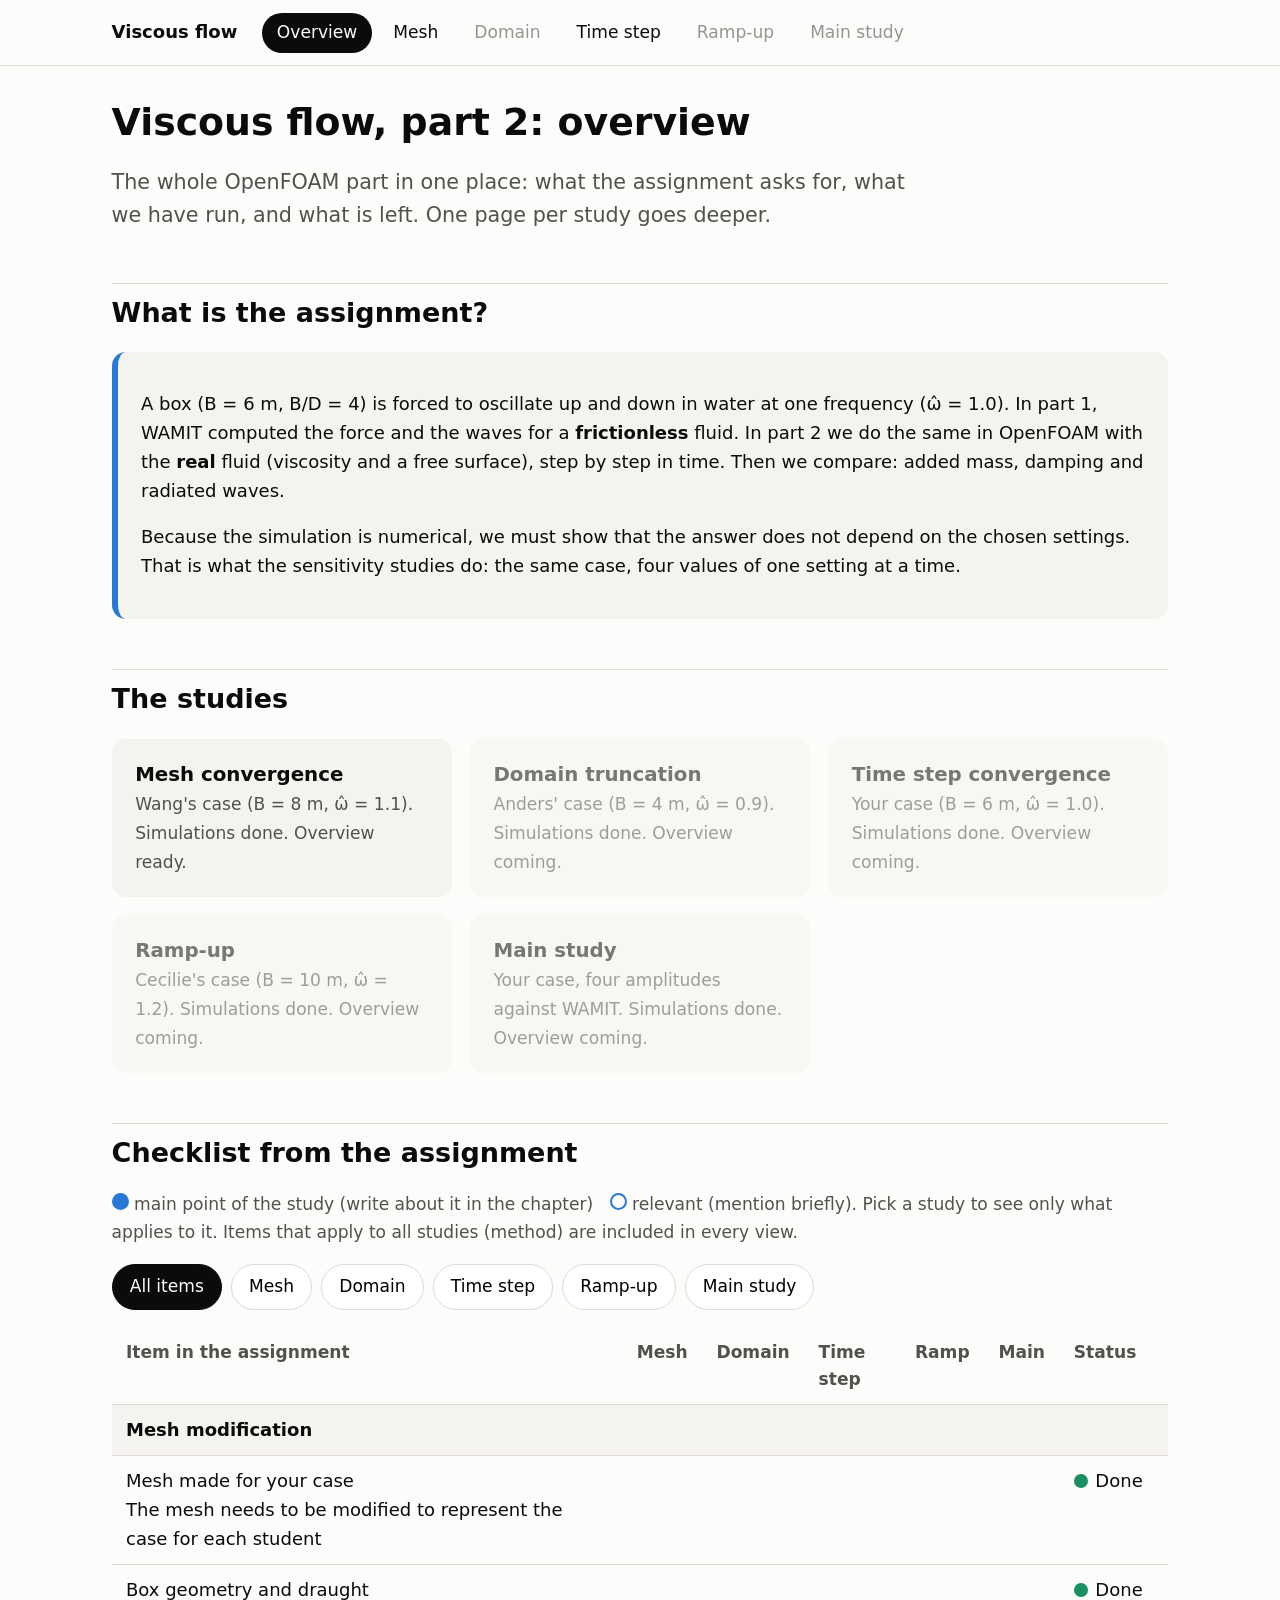
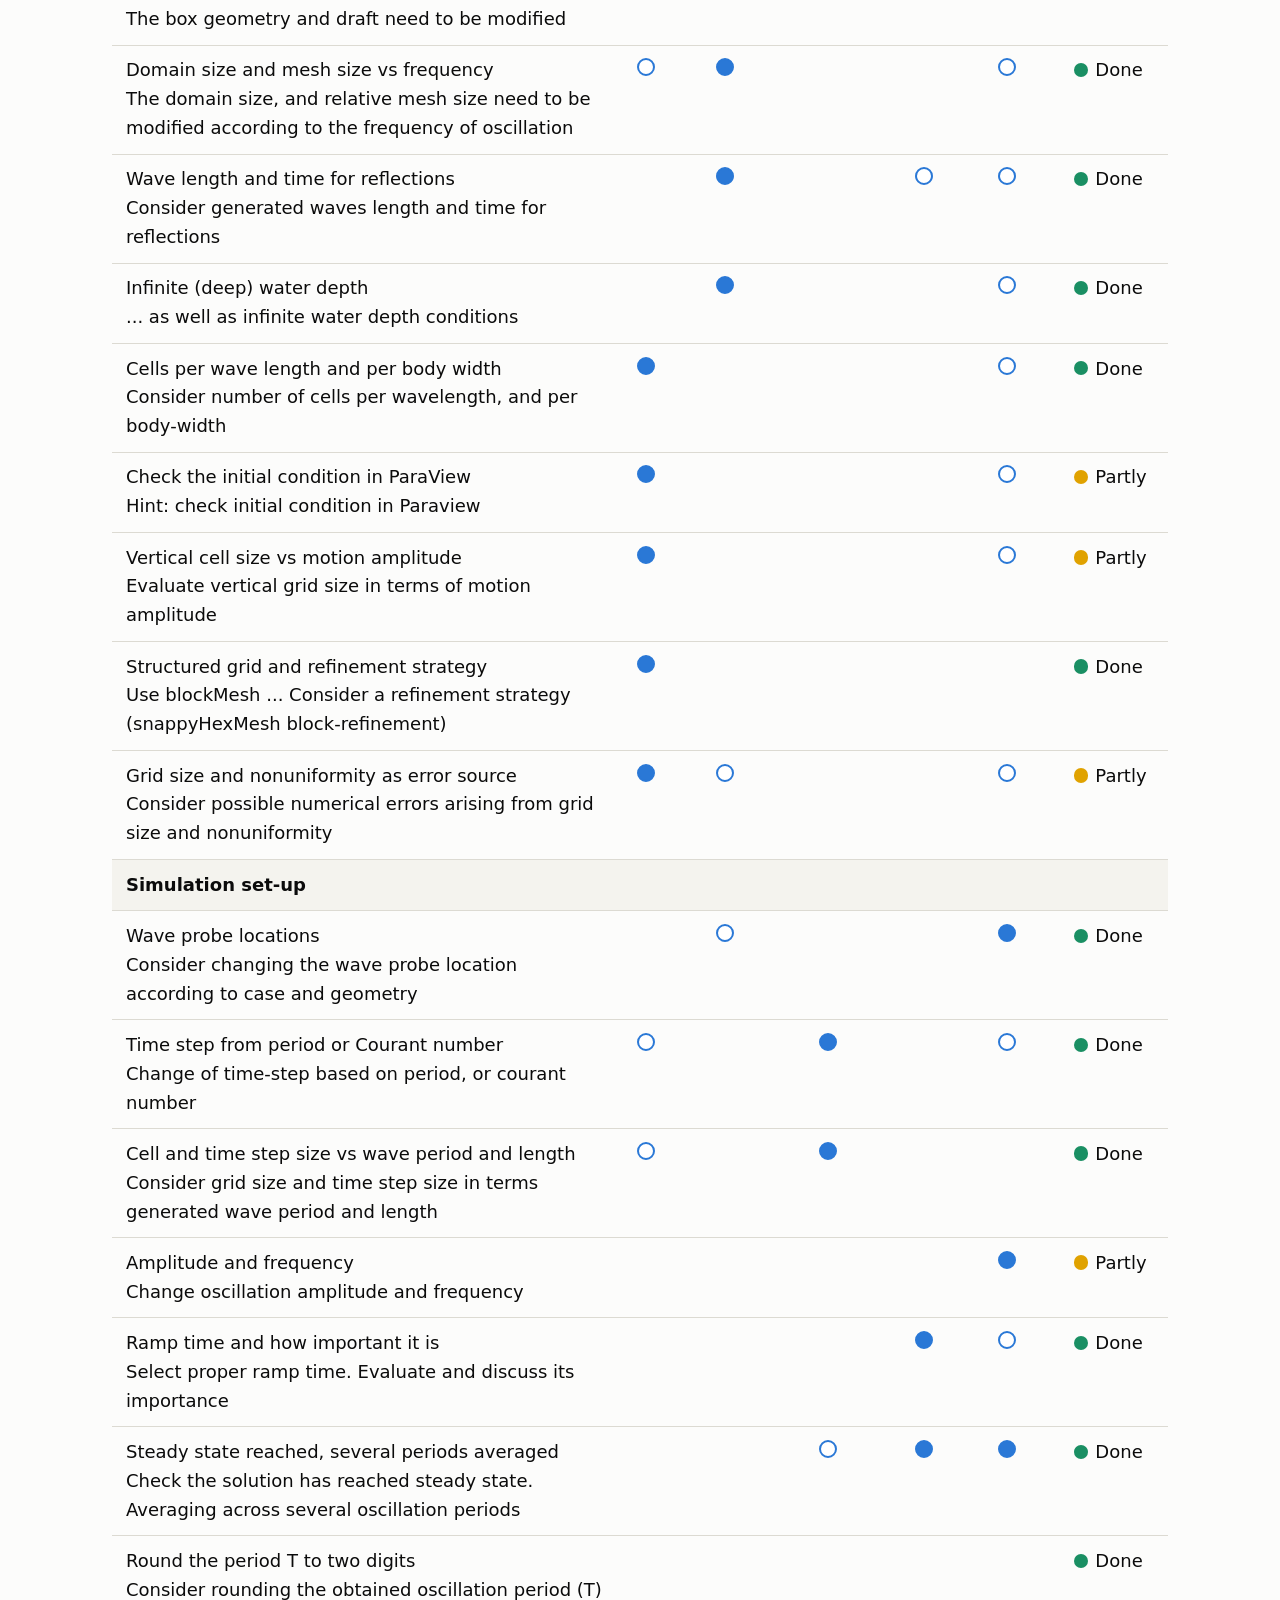
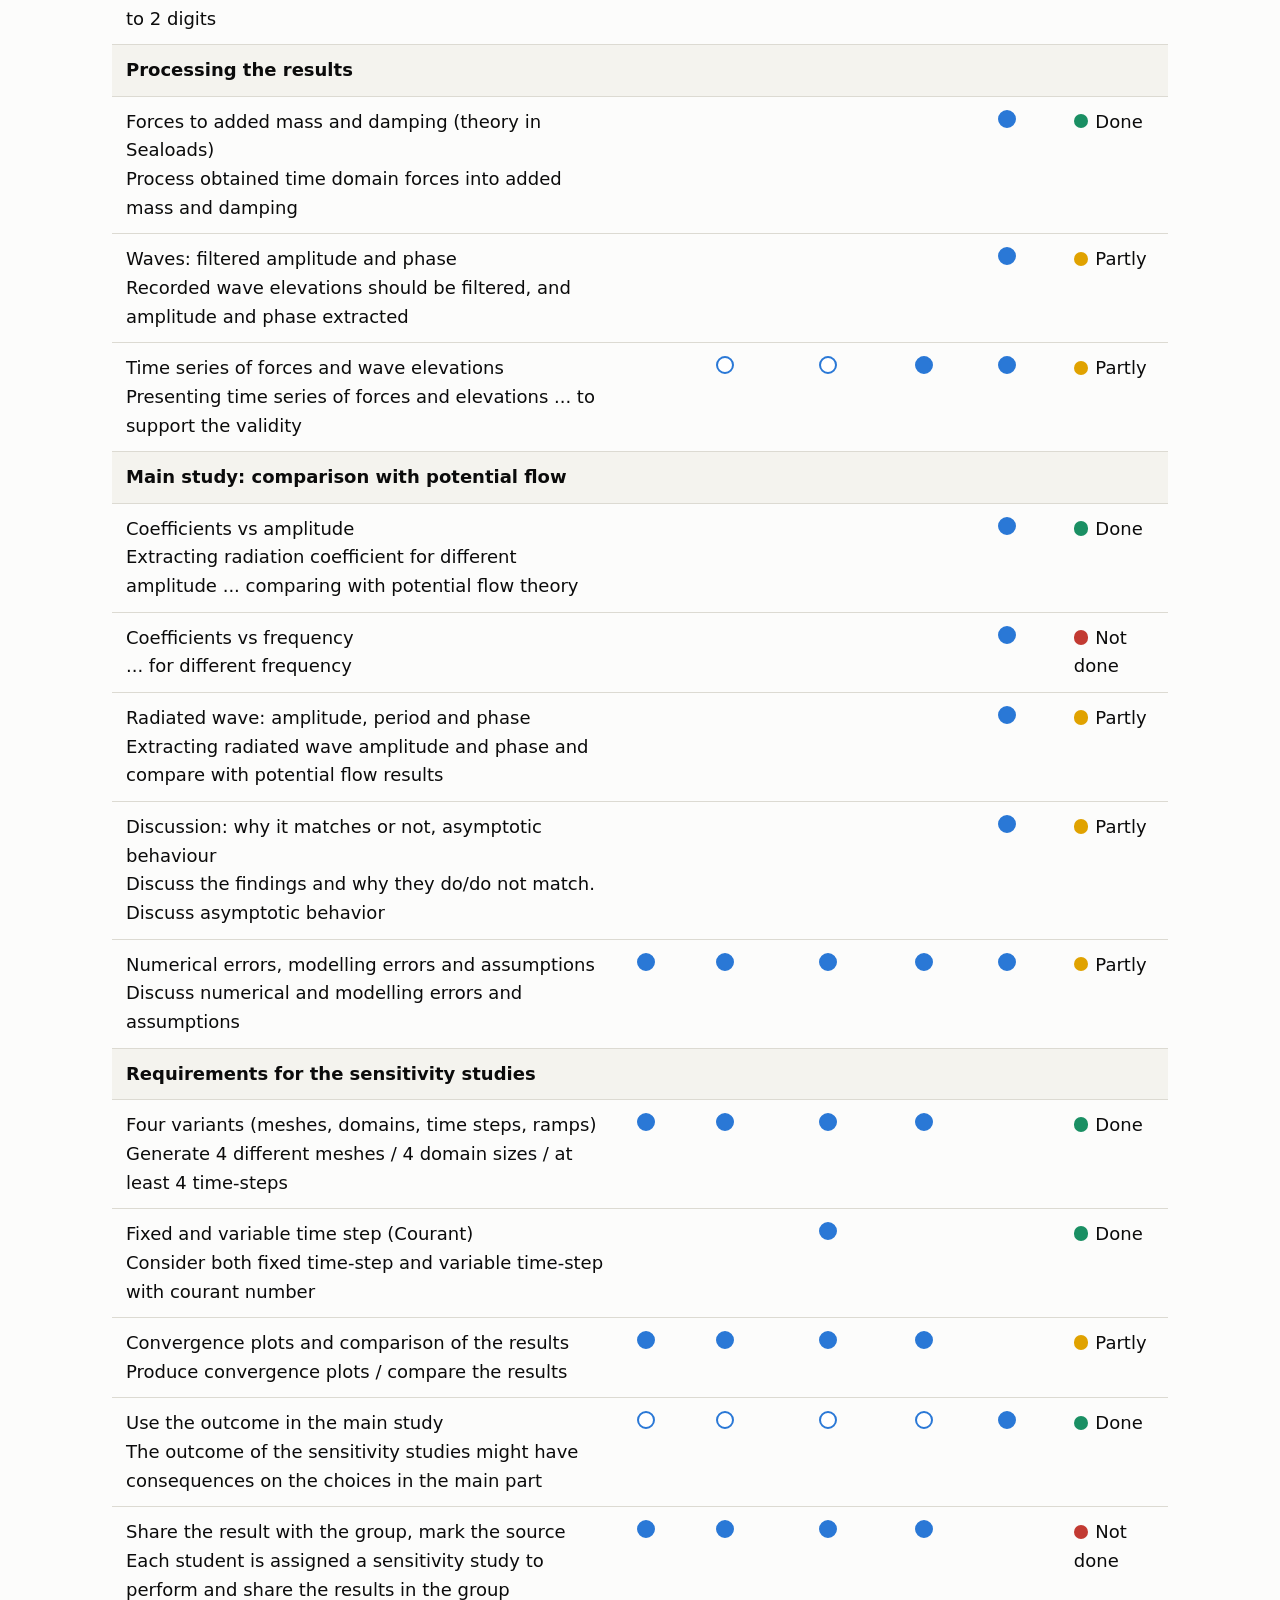
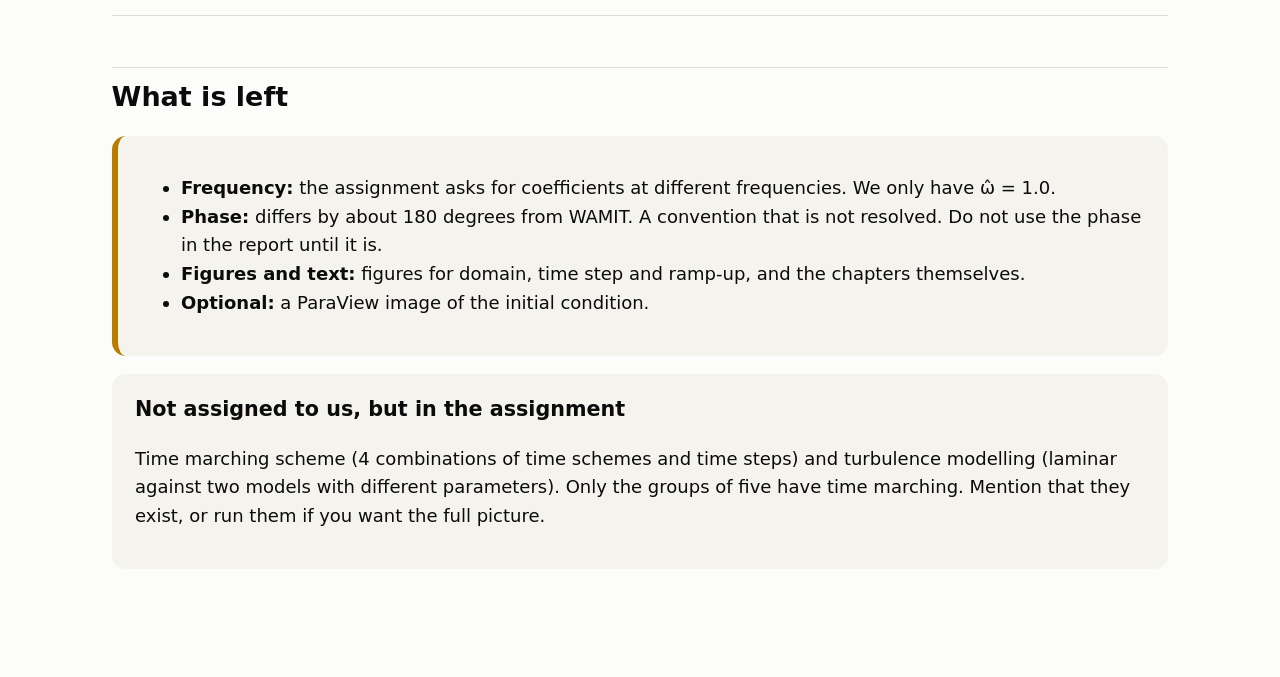
==== commit d56bb4c3: "Time step page: group velocity derivation" ====
--- a/index.html
+++ b/index.html
@@ -5,7 +5,7 @@
 <a class="nav on" href="index.html">Overview</a>
 <a class="nav" href="mesh.html">Mesh</a>
 <a class="nav soon" href="#">Domain</a>
-<a class="nav soon" href="#">Time step</a>
+<a class="nav" href="timestep.html">Time step</a>
 <a class="nav soon" href="#">Ramp-up</a>
 <a class="nav soon" href="#">Main study</a>
 </nav></header><main>
